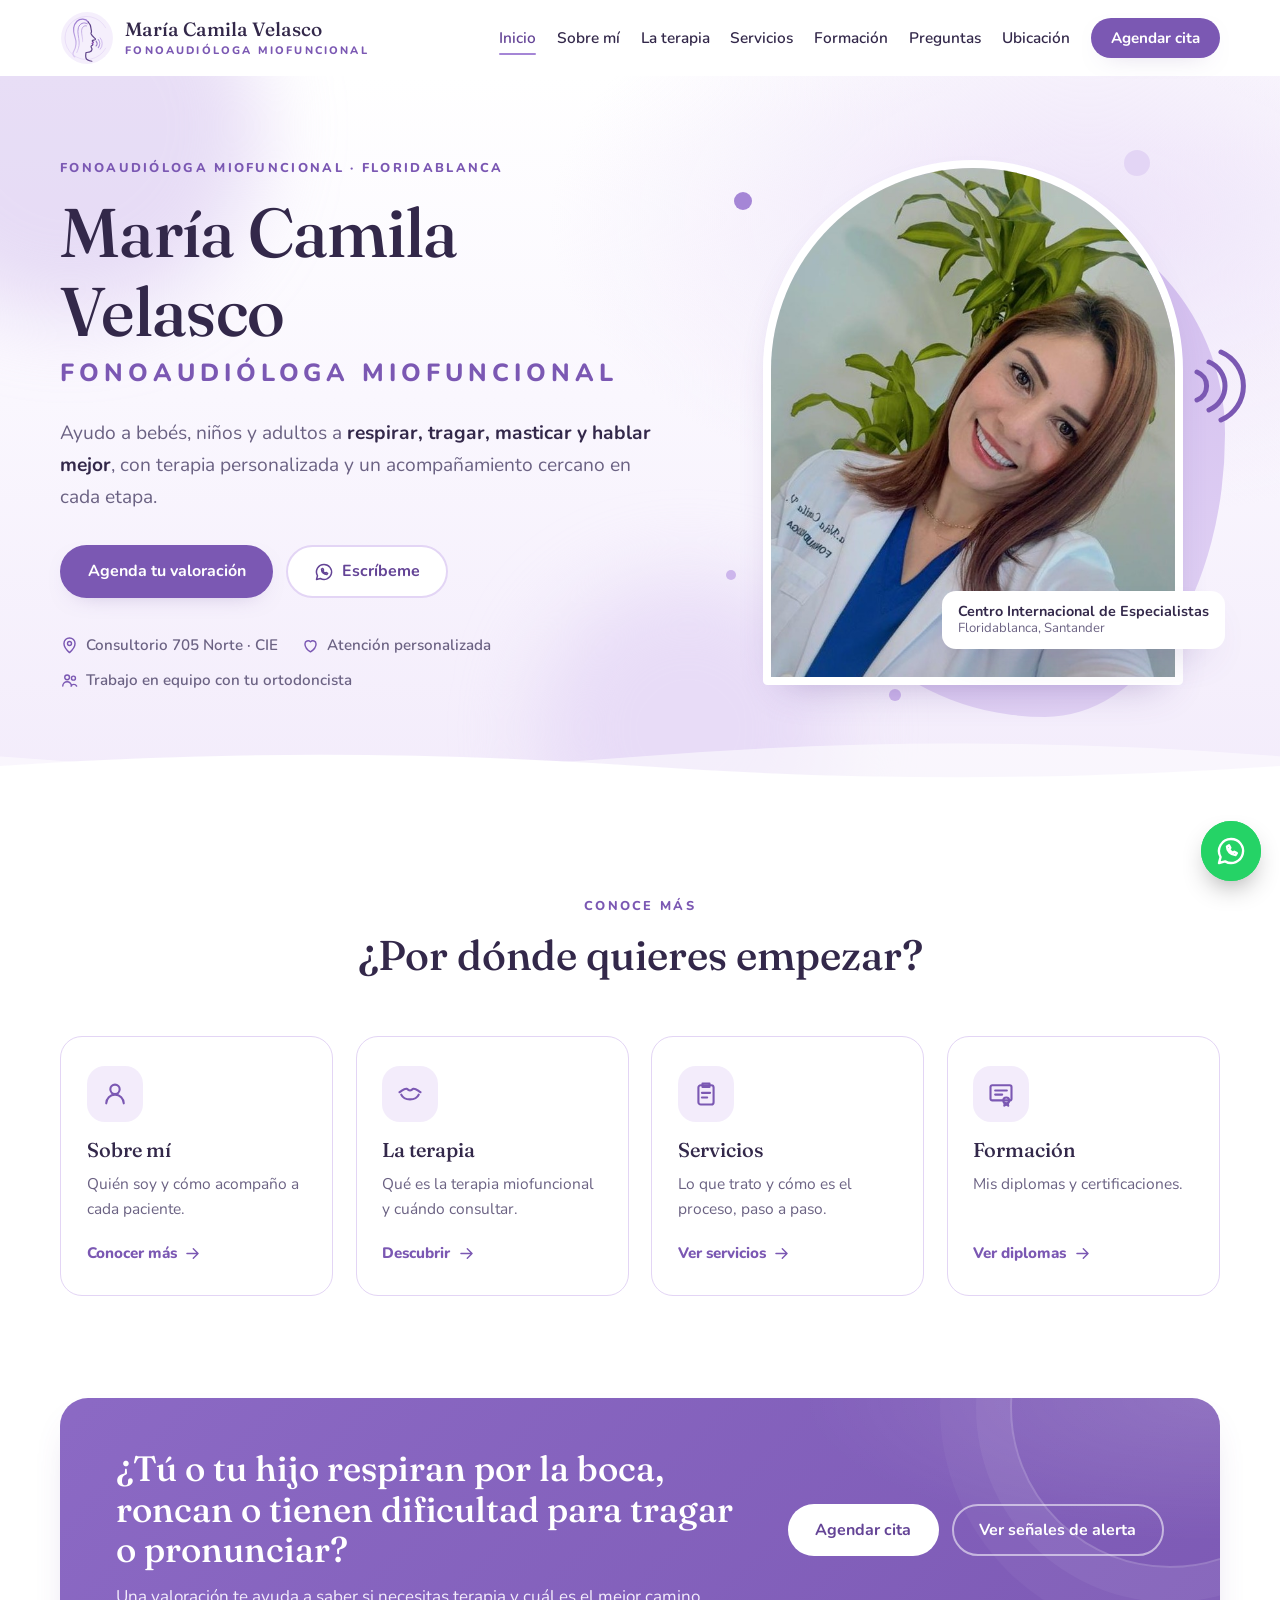
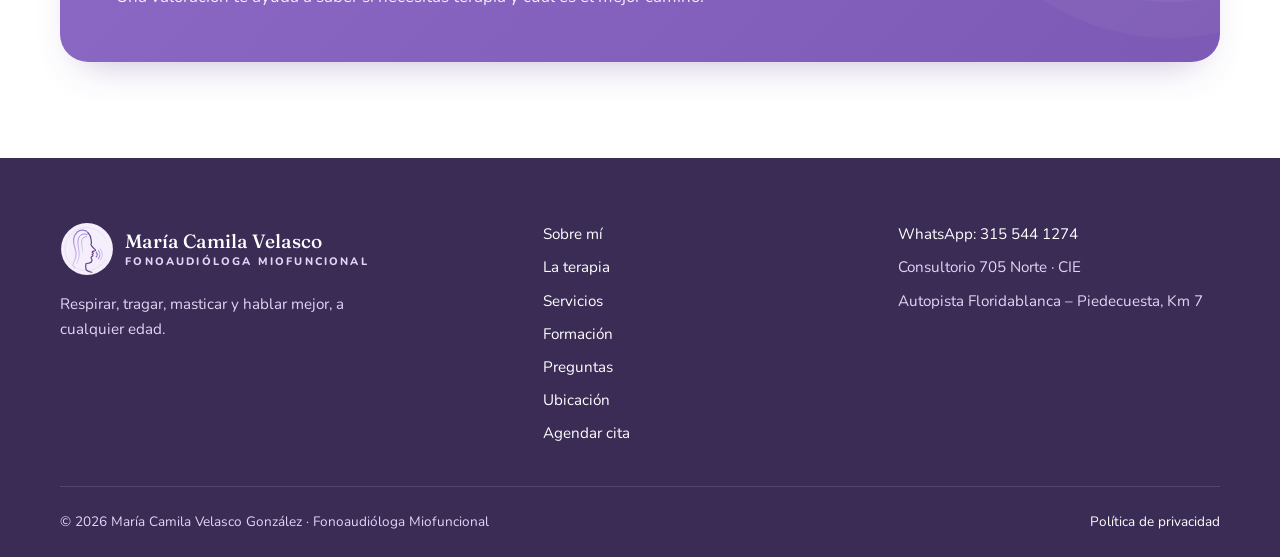
==== index.html @ 22c2a664 "Publicar sitio web de María Camila Velasco Co-Authored-By: Claude Opus 5.5 <noreply@anthropic.com>" ====
<!doctype html>
<html lang="es" class="no-js">
<head>
  <meta charset="utf-8">
  <meta name="viewport" content="width=device-width, initial-scale=1">
  <title>María Camila Velasco | Fonoaudióloga Miofuncional en Floridablanca</title>
  <meta name="description" content="Fonoaudióloga miofuncional en Floridablanca. Terapia para respiración oral, deglución atípica, frenillo lingual, ronquido y apoyo a ortodoncia. Consultorio 705 Norte, Centro Internacional de Especialistas (CIE).">
  <meta name="theme-color" content="#7B58B3">

  <!-- Vista previa al compartir el enlace (WhatsApp, Facebook). Si cambia la dirección del sitio, actualizar og:url y og:image. -->
  <meta property="og:type" content="website">
  <meta property="og:title" content="María Camila Velasco | Fonoaudióloga Miofuncional en Floridablanca">
  <meta property="og:description" content="Fonoaudióloga miofuncional en Floridablanca. Terapia para respiración oral, deglución atípica, frenillo lingual, ronquido y apoyo a ortodoncia. Consultorio 705 Norte, Centro Internacional de Especialistas (CIE).">
  <meta property="og:url" content="https://anva100.github.io/Pagina_Web_Fonoaudiologa_camila/">
  <meta property="og:image" content="https://anva100.github.io/Pagina_Web_Fonoaudiologa_camila/img/compartir.jpg">
  <meta property="og:locale" content="es_CO">

  <link rel="icon" href="img/logo-silueta.svg" type="image/svg+xml">
  <link rel="apple-touch-icon" href="img/apple-touch-icon.png">

  <link rel="preconnect" href="https://fonts.googleapis.com">
  <link rel="preconnect" href="https://fonts.gstatic.com" crossorigin>
  <link href="https://fonts.googleapis.com/css2?family=Fraunces:opsz,wght@9..144,400;9..144,500;9..144,600&family=Nunito:wght@400;500;600;700;800&display=swap" rel="stylesheet">
  <link rel="stylesheet" href="css/styles.css">
</head>
<body>

  <!-- ============ ENCABEZADO ============ -->
  <header class="header" id="header">
    <div class="container header__inner">
      <a href="index.html" class="brand" aria-label="Ir al inicio">
        <img src="img/logo-animado.svg" alt="" class="brand__icon" width="54" height="54">
        <span class="brand__text">
          <span class="brand__name">María Camila Velasco</span>
          <span class="brand__sub">Fonoaudióloga Miofuncional</span>
        </span>
      </a>

      <nav class="nav" id="nav" aria-label="Navegación principal">
        <a href="index.html" aria-current="page">Inicio</a>
        <a href="sobre-mi.html">Sobre mí</a>
        <a href="terapia.html">La terapia</a>
        <a href="servicios.html">Servicios</a>
        <a href="formacion.html">Formación</a>
        <a href="preguntas.html">Preguntas</a>
        <a href="ubicacion.html">Ubicación</a>
        <a href="agenda.html" class="btn btn--primary btn--sm">Agendar cita</a>
      </nav>

      <button class="nav-toggle" id="navToggle" aria-label="Abrir menú" aria-expanded="false" aria-controls="nav">
        <span></span><span></span><span></span>
      </button>
    </div>
  </header>

  <main>

    <!-- ============ PORTADA ============ -->
    <section class="hero">
      <div class="container hero__grid">
        <div class="hero__text">
          <p class="eyebrow">Fonoaudióloga Miofuncional · Floridablanca</p>
          <h1 class="hero__title"><span class="w"><span style="--wi:0">María</span></span> <span class="w"><span style="--wi:1">Camila</span></span> <span class="w"><span style="--wi:2">Velasco</span></span> <span class="hero__subtitle">Fonoaudióloga Miofuncional</span></h1>
          <p class="hero__lead">
            Ayudo a bebés, niños y adultos a <strong>respirar, tragar, masticar y hablar mejor</strong>,
            con terapia personalizada y un acompañamiento cercano en cada etapa.
          </p>
          <div class="hero__actions">
            <a href="agenda.html" class="btn btn--primary">Agenda tu valoración</a>
            <a href="https://wa.me/573155441274" class="btn btn--ghost" target="_blank" rel="noopener"><svg class="i" viewBox="0 0 24 24" aria-hidden="true"><path d="M12 3a9 9 0 0 0-7.8 13.5L3 21l4.6-1.2A9 9 0 1 0 12 3z"/><path d="M9 8.6c0 3.4 2.9 6.4 6.4 6.4l1-1.4-1.9-1-1 .8a5.4 5.4 0 0 1-2.8-2.8l.8-1-1-1.9z"/></svg> Escríbeme</a>
          </div>
          <ul class="hero__trust">
            <li><svg class="i" viewBox="0 0 24 24" aria-hidden="true"><path d="M12 21s7-6.2 7-11.5A7 7 0 0 0 5 9.5C5 14.8 12 21 12 21z"/><circle cx="12" cy="9.5" r="2.5"/></svg> Consultorio 705 Norte · CIE</li>
            <li><svg class="i" viewBox="0 0 24 24" aria-hidden="true"><path d="M12 20s-7-4.4-7-10a4 4 0 0 1 7-2.6A4 4 0 0 1 19 10c0 5.6-7 10-7 10z"/></svg> Atención personalizada</li>
            <li><svg class="i" viewBox="0 0 24 24" aria-hidden="true"><circle cx="9" cy="8" r="3"/><circle cx="17" cy="9" r="2.5"/><path d="M3.5 19a5.5 5.5 0 0 1 11 0M14 19a4 4 0 0 1 7 0"/></svg> Trabajo en equipo con tu ortodoncista</li>
          </ul>
        </div>

        <div class="hero__media">
          <div class="hero__blob" aria-hidden="true"></div>
          <span class="dot dot--1" aria-hidden="true"></span>
          <span class="dot dot--2" aria-hidden="true"></span>
          <span class="dot dot--3" aria-hidden="true"></span>
          <span class="dot dot--4" aria-hidden="true"></span>
          <svg class="hero__voice" viewBox="0 0 46 74" aria-hidden="true"><path d="M6 23 A 15 15 0 0 1 6 51"/><path d="M18 13 A 26 26 0 0 1 18 61"/><path d="M30 3 A 37 37 0 0 1 30 71"/></svg>
          <figure class="hero__photo">
            <img src="img/camila-consultorio.jpg" alt="María Camila Velasco, fonoaudióloga miofuncional, en su consultorio" width="624" height="1119">
          </figure>
          <div class="hero__badge hero__badge--bottom">
            <strong>Centro Internacional de Especialistas</strong>
            <span>Floridablanca, Santander</span>
          </div>
        </div>
      </div>
      <div class="waves" aria-hidden="true"><svg class="wave wave--back" viewBox="0 0 2880 80" preserveAspectRatio="none"><path d="M0 38 Q 360 70 720 38 T 1440 38 T 2160 38 T 2880 38 L2880 80 L0 80 Z"/></svg><svg class="wave wave--front" viewBox="0 0 2880 80" preserveAspectRatio="none"><path d="M0 50 Q 360 22 720 50 T 1440 50 T 2160 50 T 2880 50 L2880 80 L0 80 Z"/></svg></div>
    </section>

    <!-- ============ ACCESOS A LAS SECCIONES ============ -->
    <section class="section">
      <div class="container">
        <div class="section__head reveal">
          <p class="eyebrow">Conoce más</p>
          <h2>¿Por dónde quieres empezar?</h2>
        </div>
        <div class="shortcuts">
          <a class="shortcut reveal" href="sobre-mi.html">
            <span class="icon-circle"><svg class="i" viewBox="0 0 24 24" aria-hidden="true"><circle cx="12" cy="8" r="4"/><path d="M4.5 20a7.5 7.5 0 0 1 15 0"/></svg></span>
            <h3>Sobre mí</h3>
            <p>Quién soy y cómo acompaño a cada paciente.</p>
            <span class="shortcut__more">Conocer más <svg class="i" viewBox="0 0 24 24" aria-hidden="true"><path d="M5 12h14M13 6l6 6-6 6"/></svg></span>
          </a>
          <a class="shortcut reveal" href="terapia.html">
            <span class="icon-circle"><svg class="i" viewBox="0 0 24 24" aria-hidden="true"><path d="M3 10.5c2-1 4-3.4 6-3 1.2.3 1.7 1.5 3 1.5s1.8-1.2 3-1.5c2-.4 4 2 6 3"/><path d="M4.5 12.5c2.5 5.5 12.5 5.5 15 0"/></svg></span>
            <h3>La terapia</h3>
            <p>Qué es la terapia miofuncional y cuándo consultar.</p>
            <span class="shortcut__more">Descubrir <svg class="i" viewBox="0 0 24 24" aria-hidden="true"><path d="M5 12h14M13 6l6 6-6 6"/></svg></span>
          </a>
          <a class="shortcut reveal" href="servicios.html">
            <span class="icon-circle"><svg class="i" viewBox="0 0 24 24" aria-hidden="true"><rect x="5.5" y="4.5" width="13" height="16.5" rx="2"/><path d="M9 3h6v3H9z"/><path d="M8.5 11h7M8.5 15h4.5"/></svg></span>
            <h3>Servicios</h3>
            <p>Lo que trato y cómo es el proceso, paso a paso.</p>
            <span class="shortcut__more">Ver servicios <svg class="i" viewBox="0 0 24 24" aria-hidden="true"><path d="M5 12h14M13 6l6 6-6 6"/></svg></span>
          </a>
          <a class="shortcut reveal" href="formacion.html">
            <span class="icon-circle"><svg class="i" viewBox="0 0 24 24" aria-hidden="true"><rect x="3" y="4.5" width="18" height="13" rx="1.5"/><path d="M7 9h10M7 12.5h6"/><circle cx="16.5" cy="17.5" r="2.5"/><path d="M15.3 19.6 14.8 22l1.7-.9 1.7.9-.5-2.4"/></svg></span>
            <h3>Formación</h3>
            <p>Mis diplomas y certificaciones.</p>
            <span class="shortcut__more">Ver diplomas <svg class="i" viewBox="0 0 24 24" aria-hidden="true"><path d="M5 12h14M13 6l6 6-6 6"/></svg></span>
          </a>
        </div>
      </div>
    </section>

    <section class="cta-band">
      <div class="container">
        <div class="cta-band__box reveal">
          <div>
            <h2>¿Tú o tu hijo respiran por la boca, roncan o tienen dificultad para tragar o pronunciar?</h2>
            <p>Una valoración te ayuda a saber si necesitas terapia y cuál es el mejor camino.</p>
          </div>
          <div class="cta-band__actions">
            <a href="agenda.html" class="btn btn--white">Agendar cita</a>
            <a href="terapia.html#senales" class="btn btn--outline-light">Ver señales de alerta</a>
          </div>
        </div>
      </div>
    </section>
  </main>

  <!-- ============ PIE DE PÁGINA ============ -->
  <footer class="footer">
    <div class="container footer__grid">
      <div>
        <a href="index.html" class="brand brand--light">
          <img src="img/logo-animado.svg" alt="" class="brand__icon" width="54" height="54">
          <span class="brand__text">
            <span class="brand__name">María Camila Velasco</span>
            <span class="brand__sub">Fonoaudióloga Miofuncional</span>
          </span>
        </a>
        <p class="footer__tag">Respirar, tragar, masticar y hablar mejor, a cualquier edad.</p>
      </div>
      <nav class="footer__nav" aria-label="Enlaces del pie de página">
        <a href="sobre-mi.html">Sobre mí</a>
        <a href="terapia.html">La terapia</a>
        <a href="servicios.html">Servicios</a>
        <a href="formacion.html">Formación</a>
        <a href="preguntas.html">Preguntas</a>
        <a href="ubicacion.html">Ubicación</a>
        <a href="agenda.html">Agendar cita</a>
      </nav>
      <div class="footer__contact">
        <a href="https://wa.me/573155441274" target="_blank" rel="noopener">WhatsApp: 315 544 1274</a>
        <span>Consultorio 705 Norte · CIE</span>
        <span>Autopista Floridablanca – Piedecuesta, Km 7</span>
      </div>
    </div>
    <div class="container footer__bottom">
      <span>© <span id="year">2026</span> María Camila Velasco González · Fonoaudióloga Miofuncional</span>
      <a href="privacidad.html">Política de privacidad</a>
    </div>
  </footer>

  <!-- Botón flotante de WhatsApp -->
  <a href="https://wa.me/573155441274" class="wa-float" target="_blank" rel="noopener" aria-label="Escribir por WhatsApp">
    <span class="wa-float__tip">¿Agendamos tu cita? Escríbeme</span>
    <svg viewBox="0 0 24 24" aria-hidden="true"><path d="M12 3a9 9 0 0 0-7.8 13.5L3 21l4.6-1.2A9 9 0 1 0 12 3z"/><path d="M9 8.6c0 3.4 2.9 6.4 6.4 6.4l1-1.4-1.9-1-1 .8a5.4 5.4 0 0 1-2.8-2.8l.8-1-1-1.9z"/></svg>
  </a>

  <script src="js/main.js"></script>
</body>
</html>
---- css/styles.css ----
/* =========================================================
   María Camila Velasco · Fonoaudióloga Miofuncional
   Paleta: lila suave + blanco
   ========================================================= */

:root {
  --lila-50:  #FAF7FE;
  --lila-100: #F3ECFB;
  --lila-150: #EDE3F9;
  --lila-200: #E3D5F5;
  --lila-300: #CDB6EC;
  --lila-400: #A586D6;
  --lila-600: #7B58B3;
  --lila-700: #644496;
  --plum:     #33284A;   /* texto principal */
  --muted:    #6B6283;   /* texto secundario */
  --white:    #FFFFFF;
  --wa:       #25D366;

  --radius:   22px;
  --radius-sm: 14px;
  --shadow:   0 18px 40px -22px rgba(100, 68, 150, .45);
  --shadow-sm: 0 8px 24px -16px rgba(100, 68, 150, .5);

  --font-title: "Fraunces", Georgia, serif;
  --font-body:  "Nunito", system-ui, -apple-system, "Segoe UI", sans-serif;
  --header-h: 76px;
}

*, *::before, *::after { box-sizing: border-box; }

html { scroll-behavior: smooth; scroll-padding-top: calc(var(--header-h) + 8px); }

body {
  margin: 0;
  font-family: var(--font-body);
  font-size: 1.0625rem;
  line-height: 1.65;
  color: var(--plum);
  background: var(--white);
  -webkit-font-smoothing: antialiased;
}

img { max-width: 100%; height: auto; display: block; }
a { color: var(--lila-600); }
h1, h2, h3 { font-family: var(--font-title); font-weight: 500; line-height: 1.15; margin: 0 0 .5em; color: var(--plum); }
h2 { font-size: clamp(1.9rem, 3.4vw, 2.6rem); }
h3 { font-size: 1.25rem; }
p  { margin: 0 0 1em; }

.container { width: min(1160px, 100% - 2.5rem); margin-inline: auto; }
.container--narrow { width: min(820px, 100% - 2.5rem); }
.center { text-align: center; margin-top: 2.5rem; }

/* Iconos de línea */
.i { width: 1.25em; height: 1.25em; flex: none; fill: none; stroke: currentColor; stroke-width: 1.8; stroke-linecap: round; stroke-linejoin: round; }

/* ---------- Botones ---------- */
.btn {
  display: inline-flex; align-items: center; justify-content: center; gap: .55em;
  padding: .9em 1.6em; border-radius: 999px; border: 2px solid transparent;
  font: 700 1rem/1.2 var(--font-body); text-decoration: none; cursor: pointer;
  transition: transform .2s ease, background-color .2s ease, box-shadow .2s ease, color .2s ease;
}
.btn:hover { transform: translateY(-2px); }
.btn:focus-visible, .chip input:focus-visible + span, .shortcut:focus-visible { outline: 3px solid var(--lila-300); outline-offset: 3px; }
.btn--primary { background: var(--lila-600); color: var(--white); box-shadow: var(--shadow-sm); }
.btn--primary:hover { background: var(--lila-700); }
.btn--ghost { background: var(--white); color: var(--lila-700); border-color: var(--lila-200); }
.btn--ghost:hover { border-color: var(--lila-400); }
.btn--sm { padding: .6em 1.2em; font-size: .95rem; }
.btn--block { width: 100%; }

.link-light { color: var(--white); font-weight: 700; }

.eyebrow {
  display: inline-block; margin: 0 0 .9rem;
  font-size: .8rem; font-weight: 800; letter-spacing: .18em; text-transform: uppercase; color: var(--lila-600);
}
.eyebrow--light { color: var(--lila-200); }

/* ---------- Encabezado ---------- */
.header {
  position: sticky; top: 0; z-index: 50; height: var(--header-h);
  background: rgba(255, 255, 255, .86); backdrop-filter: saturate(1.4) blur(12px);
  transition: box-shadow .25s ease;
}
.header.is-scrolled { box-shadow: 0 6px 24px -18px rgba(51, 40, 74, .5); }
.header__inner { height: 100%; display: flex; align-items: center; justify-content: space-between; gap: 1rem; }

.brand { display: flex; align-items: center; gap: .7rem; text-decoration: none; }
.brand__icon { width: 54px; height: 54px; transition: width .3s ease, height .3s ease; }
.header.is-scrolled .brand__icon { width: 46px; height: 46px; }
.brand__text { display: flex; flex-direction: column; line-height: 1.1; }
.brand__name { font-family: var(--font-title); font-size: 1.2rem; font-weight: 500; color: var(--plum); }
.brand__sub { font-size: .68rem; font-weight: 800; letter-spacing: .2em; text-transform: uppercase; color: var(--lila-600); margin-top: .25rem; }
.brand--light .brand__name { color: var(--white); }
.brand--light .brand__sub { color: var(--lila-200); }

.nav { display: flex; align-items: center; gap: 1.3rem; }
.nav a:not(.btn) { color: var(--plum); text-decoration: none; font-weight: 600; font-size: .96rem; position: relative; white-space: nowrap; }
.nav a:not(.btn)::after {
  content: ""; position: absolute; left: 0; right: 0; bottom: -4px; height: 2px; border-radius: 2px;
  background: var(--lila-400); transform: scaleX(0); transition: transform .25s ease;
}
.nav a:not(.btn):hover::after { transform: scaleX(1); }

.nav-toggle { display: none; width: 44px; height: 44px; border: 0; border-radius: 12px; background: var(--lila-100); cursor: pointer; padding: 0; flex-direction: column; align-items: center; justify-content: center; gap: 5px; }
.nav-toggle span { width: 20px; height: 2px; border-radius: 2px; background: var(--lila-700); transition: transform .25s ease, opacity .25s ease; }
.nav-toggle[aria-expanded="true"] span:nth-child(1) { transform: translateY(7px) rotate(45deg); }
.nav-toggle[aria-expanded="true"] span:nth-child(2) { opacity: 0; }
.nav-toggle[aria-expanded="true"] span:nth-child(3) { transform: translateY(-7px) rotate(-45deg); }

/* ---------- Hero ---------- */
.hero {
  position: relative; overflow: hidden;
  background:
    radial-gradient(60% 60% at 85% 20%, var(--lila-150) 0%, transparent 70%),
    linear-gradient(180deg, var(--white) 0%, var(--lila-50) 45%, var(--lila-100) 100%);
  padding: clamp(2.5rem, 6vw, 5rem) 0 clamp(4.5rem, 8vw, 6rem);
}
.hero__grid { display: grid; grid-template-columns: 1.1fr .9fr; gap: clamp(2rem, 5vw, 4.5rem); align-items: center; }
.hero__title { font-size: clamp(2.6rem, 5.6vw, 4.3rem); font-weight: 500; letter-spacing: -.01em; margin-bottom: .45em; }
.hero__subtitle {
  display: block; margin-top: .3em;
  font-family: var(--font-body); font-size: .36em; font-weight: 800; letter-spacing: .2em; text-transform: uppercase; color: var(--lila-600);
}
.hero__lead { font-size: 1.2rem; color: var(--muted); max-width: 34em; }
.hero__lead strong { color: var(--plum); font-weight: 700; }
.hero__actions { display: flex; flex-wrap: wrap; gap: .8rem; margin: 2rem 0 2.2rem; }
.hero__trust { list-style: none; padding: 0; margin: 0; display: flex; flex-wrap: wrap; gap: .6rem 1.4rem; color: var(--muted); font-size: .95rem; font-weight: 600; }
.hero__trust li { display: flex; align-items: center; gap: .45rem; }
.hero__trust .i { color: var(--lila-600); }

.hero__media { position: relative; justify-self: center; width: min(420px, 100%); }
.hero__blob {
  position: absolute; inset: 8% -10% -6% 8%; z-index: 0;
  background: linear-gradient(160deg, var(--lila-300), var(--lila-200));
  border-radius: 46% 54% 42% 58% / 55% 45% 55% 45%;
  animation: morph 14s ease-in-out infinite alternate;
}
@keyframes morph {
  to { border-radius: 58% 42% 55% 45% / 45% 58% 42% 55%; transform: rotate(6deg); }
}
.hero__photo {
  position: relative; z-index: 1; margin: 0;
  border-radius: 999px 999px var(--radius) var(--radius); overflow: hidden;
  aspect-ratio: 4 / 5; border: 8px solid var(--white); box-shadow: var(--shadow);
}
.hero__photo img { width: 100%; height: 100%; object-fit: cover; object-position: 50% 30%; }
.hero__badge {
  position: absolute; z-index: 2; background: var(--white); border-radius: var(--radius-sm); box-shadow: var(--shadow);
  padding: .7rem 1rem; display: flex; align-items: center; gap: .6rem; font-size: .9rem;
}
.hero__badge--bottom { bottom: 7%; right: -10%; flex-direction: column; align-items: flex-start; gap: 0; line-height: 1.3; }
.hero__badge--bottom strong { color: var(--plum); font-size: .9rem; }
.hero__badge--bottom span { color: var(--muted); font-size: .82rem; }

.waves { position: absolute; left: 0; right: 0; bottom: -1px; height: 64px; overflow: hidden; pointer-events: none; z-index: 1; }
.wave { position: absolute; left: 0; bottom: 0; width: 200%; height: 100%; }
.wave--back { fill: rgba(255, 255, 255, .55); animation: waveMove 17s linear infinite; }
.wave--front { fill: var(--white); animation: waveMove 11s linear infinite reverse; }
@keyframes waveMove { to { transform: translateX(-50%); } }

/* ---------- Secciones ---------- */
.section { padding: clamp(4rem, 8vw, 6.5rem) 0; }
.section--soft { background: var(--lila-50); }
.section__head { text-align: center; max-width: 760px; margin: 0 auto clamp(2.5rem, 5vw, 3.5rem); }
.lead { font-size: 1.12rem; color: var(--muted); }

.icon-circle {
  display: inline-grid; place-items: center; width: 56px; height: 56px; border-radius: 18px;
  background: var(--lila-100); color: var(--lila-600); margin-bottom: 1rem;
}
.icon-circle .i { width: 28px; height: 28px; }

.checklist { list-style: none; padding: 0; margin: 1.2rem 0 0; display: grid; gap: .65rem; }
.checklist li { position: relative; padding-left: 2rem; }
.checklist li::before {
  content: ""; position: absolute; left: 0; top: .2em; width: 1.3rem; height: 1.3rem; border-radius: 50%;
  background: var(--lila-100) url("data:image/svg+xml,%3Csvg xmlns='http://www.w3.org/2000/svg' viewBox='0 0 24 24' fill='none' stroke='%237B58B3' stroke-width='3' stroke-linecap='round' stroke-linejoin='round'%3E%3Cpath d='M6 12.5l4 4 8-9'/%3E%3C/svg%3E") center / 70% no-repeat;
}

/* Sobre mí */
.about__grid { display: grid; grid-template-columns: .8fr 1.2fr; gap: clamp(2rem, 6vw, 5rem); align-items: center; }
.about__photo { position: relative; justify-self: center; width: min(360px, 100%); }
.about__photo::before {
  content: ""; position: absolute; inset: -14px; border-radius: 50%;
  border: 2px dashed var(--lila-300); animation: spin 40s linear infinite;
}
@keyframes spin { to { transform: rotate(360deg); } }
.about__photo img { border-radius: 50%; width: 100%; aspect-ratio: 1; object-fit: cover; box-shadow: var(--shadow); border: 8px solid var(--lila-100); }

/* La terapia: funciones */
.functions { display: grid; grid-template-columns: repeat(5, 1fr); gap: 1rem; }
.function { background: var(--white); border-radius: var(--radius); padding: 1.6rem 1.3rem; text-align: center; box-shadow: var(--shadow-sm); transition: transform .25s ease; }
.function:hover { transform: translateY(-4px); }
.function h3 { font-size: 1.15rem; margin-bottom: .35em; }
.function p { font-size: .95rem; color: var(--muted); margin: 0; }

/* Señales */
.signals { display: grid; grid-template-columns: repeat(3, 1fr); gap: 1.4rem; align-items: start; }
.signal-card { border: 1.5px solid var(--lila-200); border-radius: var(--radius); padding: 1.8rem; background: var(--white); }
.signal-card .checklist { margin-top: .4rem; font-size: .98rem; }
.tag { display: inline-block; padding: .3em .9em; border-radius: 999px; background: var(--lila-100); color: var(--lila-700); font-family: var(--font-body); font-weight: 800; font-size: .95rem; }

/* Servicios */
.services { display: grid; grid-template-columns: repeat(3, 1fr); gap: 1.4rem; }
.service { background: var(--white); border-radius: var(--radius); padding: 2rem 1.8rem; box-shadow: var(--shadow-sm); transition: transform .25s ease, box-shadow .25s ease; }
.service:hover { transform: translateY(-4px); box-shadow: var(--shadow); }
.service p { color: var(--muted); margin: 0; font-size: .98rem; }

/* Proceso */
.steps { list-style: none; padding: 0; margin: 0; display: grid; grid-template-columns: repeat(4, 1fr); gap: 1.6rem; counter-reset: step; position: relative; }
.steps::before { content: ""; position: absolute; top: 28px; left: 12%; right: 12%; border-top: 2px dashed var(--lila-300); }
.step { text-align: center; position: relative; }
.step__num {
  display: inline-grid; place-items: center; width: 56px; height: 56px; border-radius: 50%;
  background: var(--lila-600); color: var(--white); font-family: var(--font-title); font-size: 1.4rem;
  box-shadow: 0 0 0 8px var(--white), var(--shadow-sm); margin-bottom: 1.1rem; position: relative;
}
.step p { color: var(--muted); font-size: .98rem; margin: 0; }

/* Diplomas */
.diplomas { display: grid; grid-template-columns: repeat(auto-fit, minmax(240px, 1fr)); gap: 1.4rem; }
.diploma { margin: 0; background: var(--white); border-radius: var(--radius); padding: .8rem; box-shadow: var(--shadow-sm); cursor: zoom-in; transition: transform .25s ease; }
.diploma:hover { transform: translateY(-4px); }
.diploma__img { width: 100%; aspect-ratio: 4 / 3; object-fit: cover; border-radius: var(--radius-sm); background: var(--lila-100); }
.diploma figcaption { padding: .9rem .5rem .4rem; display: flex; flex-direction: column; line-height: 1.35; }
.diploma figcaption strong { font-family: var(--font-title); font-weight: 500; font-size: 1.08rem; }
.diploma figcaption span { color: var(--muted); font-size: .9rem; }
.diploma--placeholder { cursor: default; }
.soon { max-width: 640px; margin: 0 auto; text-align: center; padding: clamp(2rem, 5vw, 3rem); border: 2px dashed var(--lila-300); border-radius: var(--radius); background: var(--lila-50); }
.soon .icon-circle { width: 72px; height: 72px; border-radius: 50%; }
.soon .icon-circle .i { width: 36px; height: 36px; }
.soon p { color: var(--muted); margin-bottom: 1.5rem; }
.diploma--placeholder .diploma__img { display: grid; place-items: center; color: var(--lila-400); border: 2px dashed var(--lila-300); }
.diploma--placeholder .diploma__img .i { width: 56px; height: 56px; stroke-width: 1.3; }

/* Agenda */
.agenda {
  background:
    radial-gradient(50% 70% at 0% 0%, rgba(255, 255, 255, .12) 0%, transparent 60%),
    linear-gradient(140deg, #8D6BC6 0%, var(--lila-600) 50%, var(--lila-700) 100%);
  color: var(--white);
}
.agenda__grid { display: grid; grid-template-columns: .9fr 1.1fr; gap: clamp(2rem, 6vw, 5rem); align-items: start; }
.agenda h2 { color: var(--white); }
.agenda__info p { color: var(--lila-100); font-size: 1.1rem; }
.contact-list { list-style: none; padding: 0; margin: 2rem 0 0; display: grid; gap: 1rem; }
.contact-list li { display: flex; gap: .8rem; align-items: flex-start; color: var(--lila-100); }
.contact-list .i { width: 1.4em; height: 1.4em; color: var(--white); margin-top: .1em; }
.contact-list a { color: var(--white); font-weight: 700; font-size: 1.15rem; text-decoration: none; }

.form { background: var(--white); color: var(--plum); border-radius: var(--radius); padding: clamp(1.5rem, 4vw, 2.4rem); box-shadow: 0 30px 60px -30px rgba(30, 15, 60, .55); display: grid; gap: 1.1rem; }
.form__row { display: grid; grid-template-columns: 1fr 1fr; gap: 1.1rem; }
.form__row > [hidden] { display: none; }
.field { display: grid; gap: .4rem; margin: 0; padding: 0; border: 0; min-width: 0; }
.field > span, .field legend { font-weight: 700; font-size: .92rem; padding: 0; margin-bottom: .4rem; }
fieldset.field legend { margin-bottom: .5rem; }
.field input, .field select, .field textarea {
  width: 100%; font: inherit; font-size: 1rem; color: var(--plum);
  padding: .8rem 1rem; border: 1.5px solid var(--lila-200); border-radius: 12px; background: var(--lila-50);
  transition: border-color .2s ease, box-shadow .2s ease, background-color .2s ease;
}
.field textarea { resize: vertical; }
.field input:focus, .field select:focus, .field textarea:focus { outline: none; border-color: var(--lila-400); background: var(--white); box-shadow: 0 0 0 4px var(--lila-100); }
.field .is-invalid { border-color: #C2416B; background: #FFF6F9; }

.chips { display: flex; flex-wrap: wrap; gap: .5rem; }
.chip { position: relative; cursor: pointer; }
.chip input { position: absolute; opacity: 0; pointer-events: none; }
.chip span { display: inline-block; padding: .55em 1.1em; border-radius: 999px; border: 1.5px solid var(--lila-200); background: var(--lila-50); font-weight: 600; font-size: .95rem; transition: all .2s ease; }
.chip input:checked + span { background: var(--lila-600); border-color: var(--lila-600); color: var(--white); }

.consent { display: flex; gap: .7rem; align-items: flex-start; font-size: .9rem; color: var(--muted); }
.consent input { width: 1.2rem; height: 1.2rem; margin-top: .2rem; accent-color: var(--lila-600); flex: none; }
.form__error { margin: 0; padding: .7rem 1rem; border-radius: 12px; background: #FFF0F5; color: #A3204F; font-weight: 600; font-size: .92rem; }

/* FAQ */
.faq { display: grid; gap: .8rem; }
.faq details { border: 1.5px solid var(--lila-200); border-radius: var(--radius-sm); padding: 0 1.4rem; background: var(--white); transition: background-color .2s ease; }
.faq details[open] { background: var(--lila-50); }
.faq summary { cursor: pointer; list-style: none; padding: 1.15rem 2rem 1.15rem 0; font-weight: 700; position: relative; }
.faq summary::-webkit-details-marker { display: none; }
.faq summary::after { content: "+"; position: absolute; right: 0; top: 50%; transform: translateY(-50%); font-size: 1.5rem; font-weight: 400; color: var(--lila-600); transition: transform .25s ease; }
.faq details[open] summary::after { transform: translateY(-50%) rotate(45deg); }
.faq details p { color: var(--muted); padding-bottom: 1.1rem; margin: 0; }

/* Ubicación */
.location { display: grid; grid-template-columns: 1.5fr 1fr; gap: 1.4rem; }
.location__map { border-radius: var(--radius); overflow: hidden; box-shadow: var(--shadow-sm); min-height: 380px; background: var(--lila-100); }
.location__map iframe { width: 100%; height: 100%; min-height: 380px; border: 0; display: block; }
.location__card { background: var(--white); border-radius: var(--radius); padding: 2rem; box-shadow: var(--shadow-sm); display: flex; flex-direction: column; gap: .2rem; }
.location__card img { margin-bottom: 1rem; }
.location__card h3 { margin-bottom: .2em; }
.location__room { font-weight: 800; color: var(--lila-600); font-size: 1.1rem; margin-bottom: .6em; }
.location__card p { color: var(--muted); }
.location__card .btn { margin-top: .5rem; }
.contact-list--dark { margin: .4rem 0 1rem; gap: .7rem; }
.contact-list--dark li { color: var(--muted); }
.contact-list--dark .i { color: var(--lila-600); }
.contact-list--dark a { color: var(--lila-700); font-size: 1rem; }

/* Pie de página */
.footer { background: #3A2C55; color: var(--lila-200); padding: 4rem 0 1.5rem; font-size: .95rem; }
.footer__grid { display: grid; grid-template-columns: 1.4fr 1fr 1fr; gap: 2rem; padding-bottom: 2.5rem; border-bottom: 1px solid rgba(255, 255, 255, .12); }
.footer__tag { margin-top: 1rem; max-width: 22em; }
.footer__nav, .footer__contact { display: grid; gap: .5rem; align-content: start; }
.footer a { color: var(--white); text-decoration: none; }
.footer a:hover { text-decoration: underline; }
.footer__bottom { display: flex; flex-wrap: wrap; justify-content: space-between; gap: 1rem; padding-top: 1.5rem; font-size: .85rem; }

/* Botón flotante WhatsApp */
.wa-float {
  position: fixed; right: 1.2rem; bottom: 1.2rem; z-index: 60; width: 60px; height: 60px; border-radius: 50%;
  background: var(--wa); display: grid; place-items: center; box-shadow: 0 12px 28px -10px rgba(0, 0, 0, .45);
  transition: transform .2s ease;
}
.wa-float:hover { transform: scale(1.08); }
.wa-float svg { width: 32px; height: 32px; fill: none; stroke: var(--white); stroke-width: 1.8; stroke-linecap: round; stroke-linejoin: round; }

/* Visor y modal */
dialog { border: 0; padding: 0; }
dialog::backdrop { background: rgba(35, 25, 55, .7); backdrop-filter: blur(3px); }
.lightbox { background: transparent; max-width: min(1000px, 94vw); max-height: 92vh; overflow: visible; }
.lightbox img { max-width: 100%; max-height: 80vh; border-radius: var(--radius-sm); margin: auto; }
.lightbox p { color: var(--white); text-align: center; margin: .8rem 0 0; font-weight: 600; }
.lightbox__close { position: absolute; top: -18px; right: -18px; width: 44px; height: 44px; border-radius: 50%; border: 0; background: var(--white); color: var(--plum); font-size: 1.6rem; line-height: 1; cursor: pointer; box-shadow: var(--shadow-sm); }
/* ---------- Páginas internas ---------- */
.nav a[aria-current="page"]:not(.btn) { color: var(--lila-700); }
.nav a[aria-current="page"]:not(.btn)::after { transform: scaleX(1); }

.page-hero {
  position: relative; overflow: hidden; text-align: center;
  background:
    radial-gradient(50% 80% at 85% 10%, var(--lila-150) 0%, transparent 70%),
    radial-gradient(40% 70% at 10% 90%, var(--lila-150) 0%, transparent 70%),
    linear-gradient(180deg, var(--lila-50) 0%, var(--lila-100) 100%);
  padding: clamp(2.5rem, 6vw, 4.5rem) 0 clamp(4.5rem, 8vw, 6rem);
}
.page-hero h1 { font-size: clamp(2.2rem, 4.6vw, 3.4rem); max-width: 18em; margin-inline: auto; }
.page-hero .lead { max-width: 44rem; margin: 0 auto; }
.crumbs { display: flex; justify-content: center; gap: .5rem; font-size: .88rem; color: var(--muted); margin-bottom: 1.4rem; }
.crumbs a { color: var(--lila-600); text-decoration: none; font-weight: 700; }
.crumbs a:hover { text-decoration: underline; }

.page-hero + .section { padding-top: clamp(2rem, 4vw, 3.5rem); }
.section__head--sm { margin-bottom: 2rem; }
.section__head--sm h2 { font-size: clamp(1.5rem, 2.6vw, 1.9rem); }
.section--soft .step__num { box-shadow: 0 0 0 8px var(--lila-50), var(--shadow-sm); }
.note { text-align: center; color: var(--muted); margin-bottom: 2rem; }
.about__actions { display: flex; flex-wrap: wrap; gap: .8rem; margin-top: 1.8rem; }

/* Valores (Sobre mí) */
.values { display: grid; grid-template-columns: repeat(3, 1fr); gap: 1.4rem; }
.value { background: var(--white); border-radius: var(--radius); padding: 2rem 1.8rem; box-shadow: var(--shadow-sm); }
.value p { color: var(--muted); margin: 0; font-size: .98rem; }

/* Accesos directos (Inicio) */
.shortcuts { display: grid; grid-template-columns: repeat(4, 1fr); gap: 1.4rem; }
.shortcut {
  display: flex; flex-direction: column; text-decoration: none; color: inherit;
  background: var(--white); border: 1.5px solid var(--lila-200); border-radius: var(--radius); padding: 1.8rem 1.6rem;
  transition: transform .25s ease, box-shadow .25s ease, border-color .25s ease;
}
.shortcut:hover { transform: translateY(-4px); box-shadow: var(--shadow); border-color: var(--lila-300); }
.shortcut p { color: var(--muted); font-size: .97rem; margin-bottom: 1.2rem; }
.shortcut__more { margin-top: auto; display: inline-flex; align-items: center; gap: .4rem; font-weight: 800; color: var(--lila-600); font-size: .95rem; }
.shortcut__more .i { transition: transform .25s ease; }
.shortcut:hover .shortcut__more .i { transform: translateX(4px); }

/* Llamado a la acción al final de cada página */
.cta-band { padding: 0 0 clamp(4rem, 8vw, 6rem); }
.section--soft + .cta-band { background: var(--lila-50); }
.cta-band__box {
  border-radius: calc(var(--radius) + 6px); padding: clamp(2rem, 5vw, 3.2rem) clamp(1.5rem, 5vw, 3.5rem);
  background:
    radial-gradient(60% 90% at 100% 0%, rgba(255, 255, 255, .14) 0%, transparent 60%),
    linear-gradient(135deg, #8D6BC6 0%, var(--lila-600) 55%, var(--lila-700) 100%);
  color: var(--white); display: grid; grid-template-columns: 1.4fr auto; gap: 1.5rem 3rem; align-items: center;
  box-shadow: var(--shadow);
}
.cta-band__box h2 { color: var(--white); font-size: clamp(1.6rem, 3vw, 2.2rem); margin-bottom: .35em; }
.cta-band__box p { color: var(--lila-100); margin: 0; }
.cta-band__actions { display: flex; flex-wrap: wrap; gap: .8rem; }
.btn--white { background: var(--white); color: var(--lila-700); }
.btn--white:hover { background: var(--lila-100); }
.btn--outline-light { color: var(--white); border-color: rgba(255, 255, 255, .55); background: transparent; }
.btn--outline-light:hover { border-color: var(--white); }

/* Página de agenda */
.agenda--page { padding-top: clamp(3rem, 6vw, 5rem); }
.agenda--page h1 { color: var(--white); font-size: clamp(2.2rem, 4.6vw, 3.2rem); }
.agenda--page .crumbs { justify-content: flex-start; color: var(--lila-200); }
.agenda--page .crumbs a { color: var(--white); }

/* Texto legal */
.legal h2 { font-size: 1.4rem; margin-top: 2rem; }
.legal p, .legal li { color: var(--muted); }
.legal ul { padding-left: 1.2rem; }


/* =========================================================
   ANIMACIONES
   ========================================================= */

/* Transición suave entre páginas (Chrome, Edge, Safari recientes) */
@view-transition { navigation: auto; }
::view-transition-old(root), ::view-transition-new(root) { animation-duration: .35s; }
body { animation: pageIn .5s ease backwards; }
@keyframes pageIn { from { opacity: 0; } }

/* Barra de progreso de lectura */
.progress {
  position: fixed; top: 0; left: 0; right: 0; height: 3px; z-index: 80; pointer-events: none;
  background: linear-gradient(90deg, var(--lila-400), var(--lila-600));
  transform-origin: 0 50%; transform: scaleX(var(--p, 0));
}

/* Encabezado entra desde arriba */
.header { animation: headerIn .7s cubic-bezier(.2, .7, .2, 1) backwards; }
@keyframes headerIn { from { transform: translateY(-100%); opacity: 0; } }

/* Entradas generales */
@keyframes riseIn { from { opacity: 0; transform: translateY(26px); } }
@keyframes photoIn { from { opacity: 0; transform: translateY(30px) scale(.94); } }
@keyframes floatY { 50% { transform: translateY(-14px); } }
@keyframes floatSoft { 50% { transform: translateY(-8px); } }

/* Título palabra por palabra */
.w { display: inline-block; overflow: hidden; vertical-align: top; padding-bottom: .14em; margin-bottom: -.14em; }
.w > span { display: inline-block; animation: wordUp .9s cubic-bezier(.2, .7, .2, 1) backwards; animation-delay: calc(.2s + var(--wi, 0) * .09s); }
@keyframes wordUp { from { transform: translateY(110%); opacity: 0; } }

/* ---------- Portada ---------- */
.hero > .container, .page-hero > .container { position: relative; z-index: 2; }
.hero::before, .hero::after, .page-hero::before, .page-hero::after {
  content: ""; position: absolute; border-radius: 50%; filter: blur(40px); z-index: 0; pointer-events: none;
}
.hero::before, .page-hero::before { width: 380px; height: 380px; top: -140px; left: -120px; background: rgba(205, 182, 236, .45); animation: drift 18s ease-in-out infinite alternate; }
.hero::after, .page-hero::after { width: 300px; height: 300px; bottom: -90px; left: 42%; background: rgba(227, 213, 245, .7); animation: drift 22s ease-in-out infinite alternate-reverse; }
@keyframes drift { to { transform: translate(70px, 40px) scale(1.15); } }

.hero__text > * { animation: riseIn .9s cubic-bezier(.2, .7, .2, 1) backwards; }
.hero__text > :nth-child(1) { animation-delay: .1s; }
.hero__text > :nth-child(2) { animation: none; }
.hero__text > :nth-child(3) { animation-delay: .6s; }
.hero__text > :nth-child(4) { animation-delay: .75s; }
.hero__text > :nth-child(5) { animation-delay: .9s; }
.hero__subtitle { animation: riseIn .8s cubic-bezier(.2, .7, .2, 1) .5s backwards; }

.hero__media { animation: photoIn 1.1s cubic-bezier(.2, .7, .2, 1) .3s backwards; transition: translate .6s cubic-bezier(.2, .7, .2, 1); }
.hero__photo { animation: floatSoft 7s ease-in-out infinite; }
.hero__badge--bottom { animation: floatSoft 6s ease-in-out -2s infinite; }

.dot { position: absolute; border-radius: 50%; z-index: 0; animation: floatY 6s ease-in-out infinite; pointer-events: none; }
.dot--1 { width: 18px; height: 18px; top: 6%; left: -7%; background: var(--lila-400); }
.dot--2 { width: 10px; height: 10px; bottom: 20%; left: -9%; background: var(--lila-300); animation-delay: -2s; }
.dot--3 { width: 26px; height: 26px; top: -2%; right: 8%; background: var(--lila-200); animation-delay: -4s; }
.dot--4 { width: 12px; height: 12px; bottom: -3%; left: 30%; background: var(--lila-300); animation-delay: -1s; }

/* Ondas de voz junto a la boca, como en el logo */
.hero__voice {
  position: absolute; z-index: 2; top: 36%; right: -54px; width: 46px; height: 74px;
  fill: none; stroke: var(--lila-600); stroke-width: 5; stroke-linecap: round; overflow: visible;
}
.hero__voice path { animation: voice 2.4s ease-in-out infinite; }
.hero__voice path:nth-child(2) { animation-delay: .25s; }
.hero__voice path:nth-child(3) { animation-delay: .5s; }
@keyframes voice { 0%, 100% { opacity: .15; transform: translateX(-3px); } 40% { opacity: 1; transform: none; } }

/* Encabezado de páginas internas */
.page-hero .container > * { animation: riseIn .8s cubic-bezier(.2, .7, .2, 1) backwards; }
.page-hero .container > :nth-child(1) { animation-delay: .05s; }
.page-hero .container > :nth-child(2) { animation-delay: .12s; }
.page-hero .container > :nth-child(3) { animation: none; }
.page-hero .container > :nth-child(4) { animation-delay: .5s; }

/* ---------- Aparición al bajar ---------- */
.reveal {
  opacity: 0; transform: translateY(28px);
  transition: opacity .8s cubic-bezier(.2, .7, .2, 1), transform .8s cubic-bezier(.2, .7, .2, 1);
  transition-delay: var(--d, 0s);
}
.reveal--left { transform: translateX(-44px); }
.reveal--right { transform: translateX(44px); }
.reveal--zoom { transform: scale(.92); }
.reveal.is-visible { opacity: 1; transform: none; }
.no-js .reveal { opacity: 1; transform: none; }

/* Listas de señales: cada punto entra en cascada */
.signal-card .checklist li {
  opacity: 0; transform: translateX(-12px);
  transition: opacity .5s ease, transform .5s ease;
  transition-delay: calc(var(--d, 0s) + .3s + var(--li, 0) * .08s);
}
.signal-card.is-visible .checklist li, .signal-card:not(.reveal) .checklist li, .no-js .signal-card .checklist li { opacity: 1; transform: none; }

/* Proceso: la línea se dibuja y los números aparecen con rebote */
.steps::before { transform: scaleX(0); transform-origin: left; transition: transform 1.6s cubic-bezier(.6, .1, .2, 1) .3s; }
.steps.is-visible::before, .no-js .steps::before { transform: scaleX(1); }
.step .step__num { transform: scale(0); transition: transform .6s cubic-bezier(.3, 1.6, .5, 1); transition-delay: calc(var(--d, 0s) + .25s); }
.step.is-visible .step__num, .step:not(.reveal) .step__num, .no-js .step .step__num { transform: scale(1); }

/* ---------- Interacciones ---------- */
.icon-circle { transition: transform .4s cubic-bezier(.3, 1.5, .5, 1), background-color .3s ease, color .3s ease; }
.value, .signal-card { transition: transform .3s ease, box-shadow .3s ease, border-color .3s ease; }

@media (hover: hover) {
  .service:hover .icon-circle, .value:hover .icon-circle, .function:hover .icon-circle, .shortcut:hover .icon-circle {
    background: var(--lila-600); color: var(--white); transform: rotate(-8deg) scale(1.08);
  }
  .value:hover { transform: translateY(-4px); box-shadow: var(--shadow); }
  .signal-card:hover { transform: translateY(-4px); box-shadow: var(--shadow-sm); border-color: var(--lila-300); }
  .about__photo:hover img { transform: scale(1.03); }
  .location__map:hover { box-shadow: var(--shadow); }
}
.about__photo img { transition: transform .5s ease; }

/* Destello en los botones */
.btn { position: relative; overflow: hidden; }
.btn:active { transform: scale(.97); }
.btn--primary::after, .btn--white::after {
  content: ""; position: absolute; top: 0; bottom: 0; left: -60%; width: 45%; pointer-events: none;
  background: linear-gradient(100deg, transparent, rgba(255, 255, 255, .45), transparent);
  transform: skewX(-20deg); transition: left .7s ease;
}
.btn--primary:hover::after, .btn--white:hover::after { left: 125%; }
.hero__actions .btn--primary::after { animation: shine 5s ease-in-out 2.2s infinite; }
@keyframes shine { 0% { left: -60%; } 18%, 100% { left: 125%; } }

/* Bloque de llamado a la acción: degradado en movimiento y anillos */
.cta-band__box, .agenda { position: relative; overflow: hidden; }
.cta-band__box { background-size: 100% 100%, 220% 220%; background-position: 0 0, 0% 50%; animation: gradientShift 12s ease-in-out infinite; }
@keyframes gradientShift { 50% { background-position: 0 0, 100% 50%; } }
.cta-band__box::before, .agenda::before {
  content: ""; position: absolute; width: 320px; height: 320px; right: -110px; top: -150px; border-radius: 50%; pointer-events: none;
  border: 2px solid rgba(255, 255, 255, .2);
  box-shadow: 0 0 0 34px rgba(255, 255, 255, .05), 0 0 0 70px rgba(255, 255, 255, .035);
  animation: ringPulse 7s ease-in-out infinite;
}
.agenda::before { right: auto; left: -140px; top: auto; bottom: -160px; }
.cta-band__box > *, .agenda > .container { position: relative; z-index: 1; }
@keyframes ringPulse { 50% { transform: scale(1.12) rotate(8deg); } }

/* Botón flotante de WhatsApp: latido y mensaje */
.wa-float { animation: popIn .6s cubic-bezier(.3, 1.6, .5, 1) 1.2s backwards; }
@keyframes popIn { from { transform: scale(0); opacity: 0; } }
.wa-float::before {
  content: ""; position: absolute; inset: 0; border-radius: 50%; background: var(--wa); z-index: -1;
  animation: ping 2.8s cubic-bezier(0, 0, .2, 1) 2s infinite;
}
@keyframes ping { 0% { transform: scale(1); opacity: .5; } 80%, 100% { transform: scale(1.75); opacity: 0; } }
.wa-float__tip {
  position: absolute; right: calc(100% + 14px); top: 50%; transform: translate(10px, -50%);
  white-space: nowrap; background: var(--white); color: var(--plum); font-weight: 700; font-size: .9rem;
  padding: .55rem .95rem; border-radius: 12px; border: 1.5px solid var(--lila-200); box-shadow: var(--shadow); opacity: 0; pointer-events: none;
  transition: opacity .35s ease, transform .35s ease;
}
.wa-float:hover .wa-float__tip, .wa-float.show-tip .wa-float__tip { opacity: 1; transform: translate(0, -50%); }

/* Mensaje de confirmación del formulario */
.form__ok {
  margin: 0; padding: .9rem 1rem; border-radius: 12px; background: #EEFBF3; color: #1E7A46;
  font-weight: 700; font-size: .95rem; display: flex; gap: .7rem; align-items: center; animation: riseIn .5s ease both;
}
.form__ok[hidden] { display: none; }
.form__ok svg { width: 28px; height: 28px; flex: none; fill: none; stroke: currentColor; stroke-width: 2; stroke-linecap: round; stroke-linejoin: round; }
.form__ok svg path { stroke-dasharray: 20; stroke-dashoffset: 20; animation: draw .6s ease .25s forwards; }
@keyframes draw { to { stroke-dashoffset: 0; } }

/* Campos del formulario: la etiqueta se ilumina al escribir */
.field > span, .field legend { transition: color .2s ease; }
.field:focus-within > span, .field:focus-within > legend { color: var(--lila-600); }
.chip span:hover { border-color: var(--lila-400); }

/* ---------- Responsive ---------- */
@media (max-width: 1080px) {
  .functions { grid-template-columns: repeat(3, 1fr); }
  .hero__badge--bottom { right: -4%; }
}

@media (max-width: 1200px) and (min-width: 961px) {
  .hero__media { width: min(360px, 82%); }
}

@media (max-width: 1200px) {
  .nav-toggle { display: flex; }
  .nav {
    position: absolute; inset: 100% 0 auto 0; flex-direction: column; align-items: stretch; gap: 0;
    background: var(--white); padding: .5rem 1.25rem 1.5rem; box-shadow: 0 20px 30px -20px rgba(51, 40, 74, .4);
    transform: translateY(-120%); visibility: hidden; transition: transform .3s ease, visibility .3s;
    max-height: calc(100vh - var(--header-h)); overflow-y: auto;
  }
  .nav.is-open { transform: none; visibility: visible; }
  .nav a:not(.btn) { padding: .85rem 0; border-bottom: 1px solid var(--lila-100); }
  .nav a:not(.btn)::after { display: none; }
  .nav a[aria-current="page"]:not(.btn) { font-weight: 800; }
  .nav .btn { margin-top: 1rem; }
  .shortcuts { grid-template-columns: repeat(2, 1fr); }
}

@media (max-width: 960px) {
  .cta-band__box { grid-template-columns: 1fr; text-align: center; }
  .cta-band__actions { justify-content: center; }
  .values { grid-template-columns: 1fr; max-width: 34rem; margin-inline: auto; }
  .about__actions { justify-content: center; }
  .agenda--page .crumbs { justify-content: center; }
  .agenda__info { text-align: center; }
  .contact-list { text-align: left; max-width: 26rem; margin-inline: auto; }

  .hero__grid, .about__grid, .agenda__grid, .location { grid-template-columns: 1fr; }
  .hero__text { text-align: center; }
  .hero__lead { margin-inline: auto; }
  .hero__actions, .hero__trust { justify-content: center; }
  .hero__media { width: min(360px, 85%); margin-top: 1rem; }
  .about__text { text-align: center; }
  .about__text .checklist { text-align: left; max-width: 30rem; margin-inline: auto; }
  .signals, .services { grid-template-columns: 1fr 1fr; }
  .steps { grid-template-columns: 1fr 1fr; row-gap: 2.5rem; }
  .steps::before { display: none; }
  .footer__grid { grid-template-columns: 1fr 1fr; }
  .footer__grid > :first-child { grid-column: 1 / -1; }
}

@media (max-width: 640px) {
  body { font-size: 1rem; }
  .brand__name { font-size: 1.05rem; }
  .brand__sub { font-size: .6rem; letter-spacing: .14em; }
  .brand__icon { width: 46px; height: 46px; }
  .functions { grid-template-columns: 1fr 1fr; }
  .functions .function:last-child { grid-column: 1 / -1; }
  .signals, .services, .form__row { grid-template-columns: 1fr; }
  .hero__badge { font-size: .8rem; padding: .55rem .8rem; }
  .hero__badge--bottom { right: -8%; }
  .hero__badge--bottom strong { font-size: .8rem; }
  .hero__actions .btn, .cta-band__actions .btn { flex: 1 1 100%; }
  .shortcuts { grid-template-columns: 1fr; }
  .footer__grid { grid-template-columns: 1fr; }
  .wa-float { width: 54px; height: 54px; }
  .wa-float__tip { display: none; }
  .hero__voice { width: 30px; height: 50px; right: -34px; stroke-width: 6; }
  .dot--1 { left: -4%; }
  .dot--2 { left: -5%; }
}

@media (max-width: 480px) {
  .steps { grid-template-columns: 1fr; row-gap: 2rem; }
}

@media (prefers-reduced-motion: reduce) {
  html { scroll-behavior: auto; }
  *, *::before, *::after { animation: none !important; transition: none !important; }
  .reveal, .signal-card .checklist li { opacity: 1; transform: none; }
  .steps::before, .step .step__num { transform: none; }
  ::view-transition-group(*), ::view-transition-old(*), ::view-transition-new(*) { animation: none !important; }
}
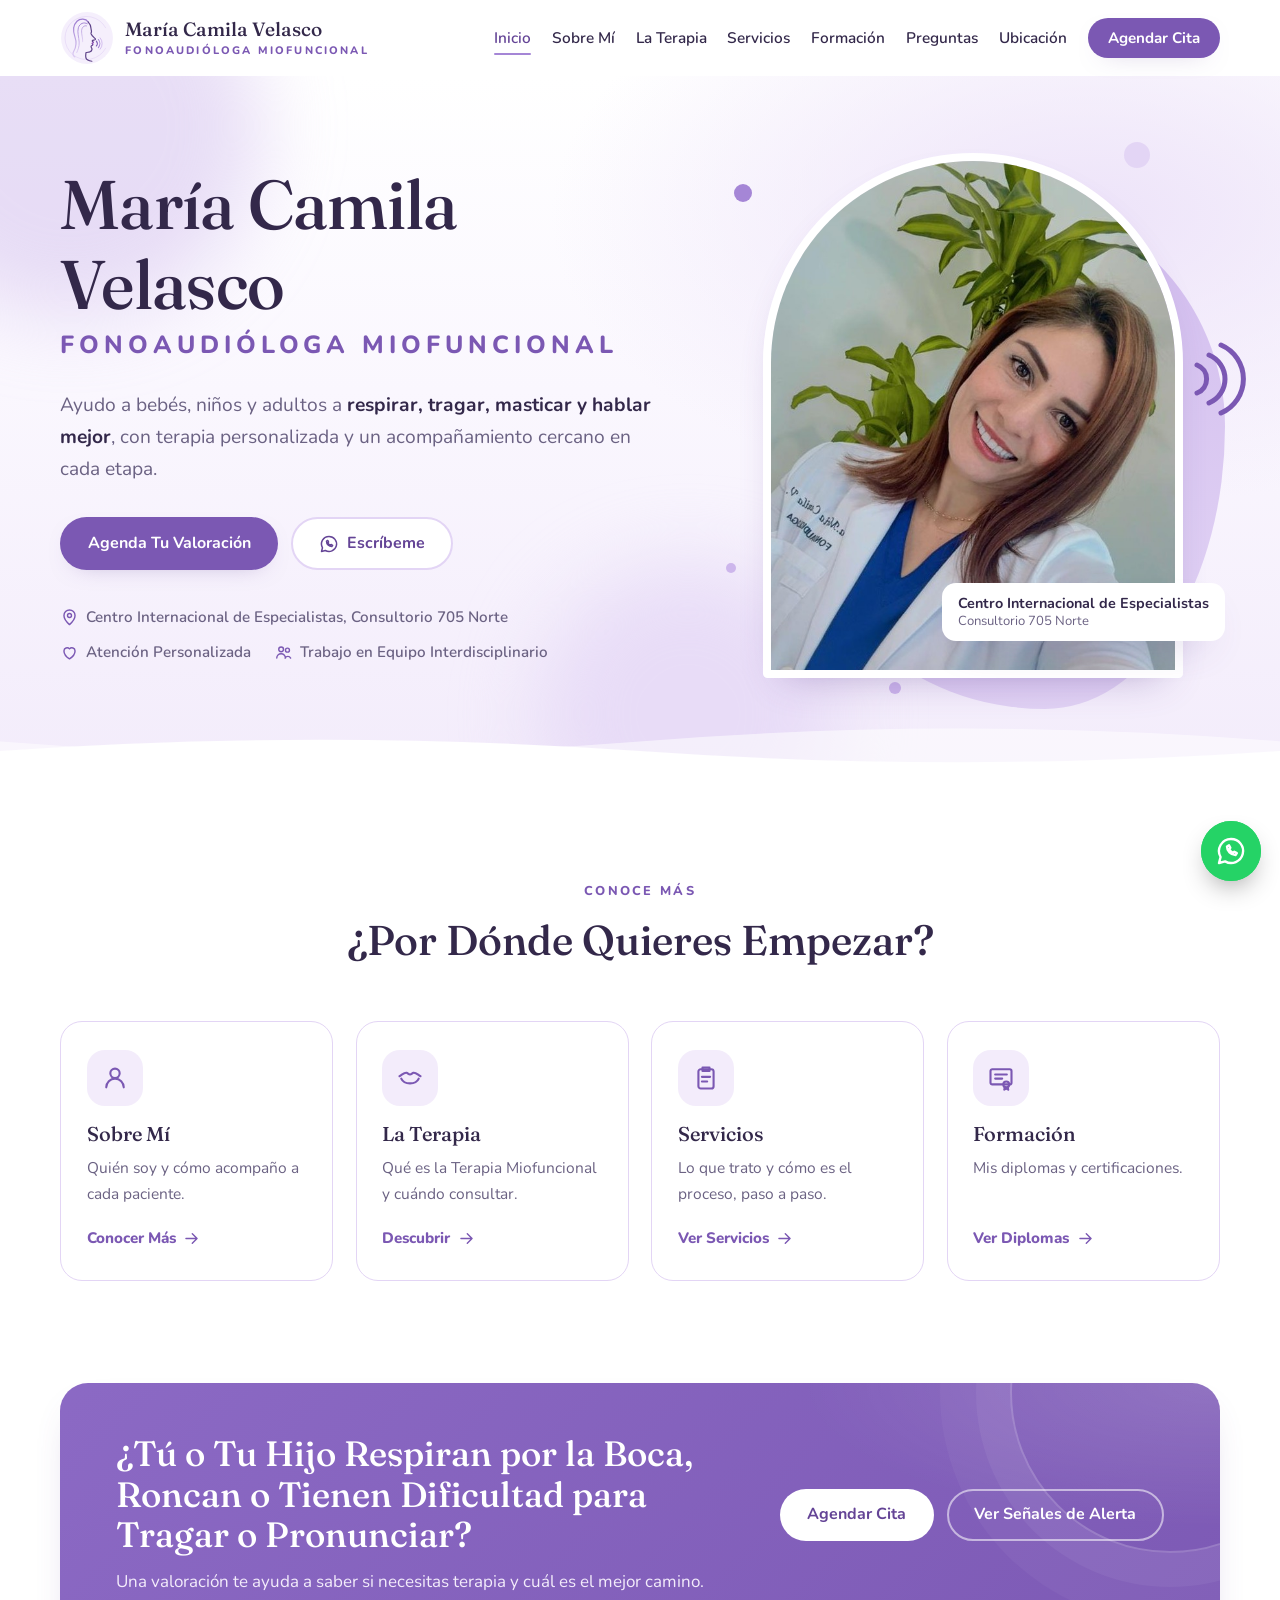
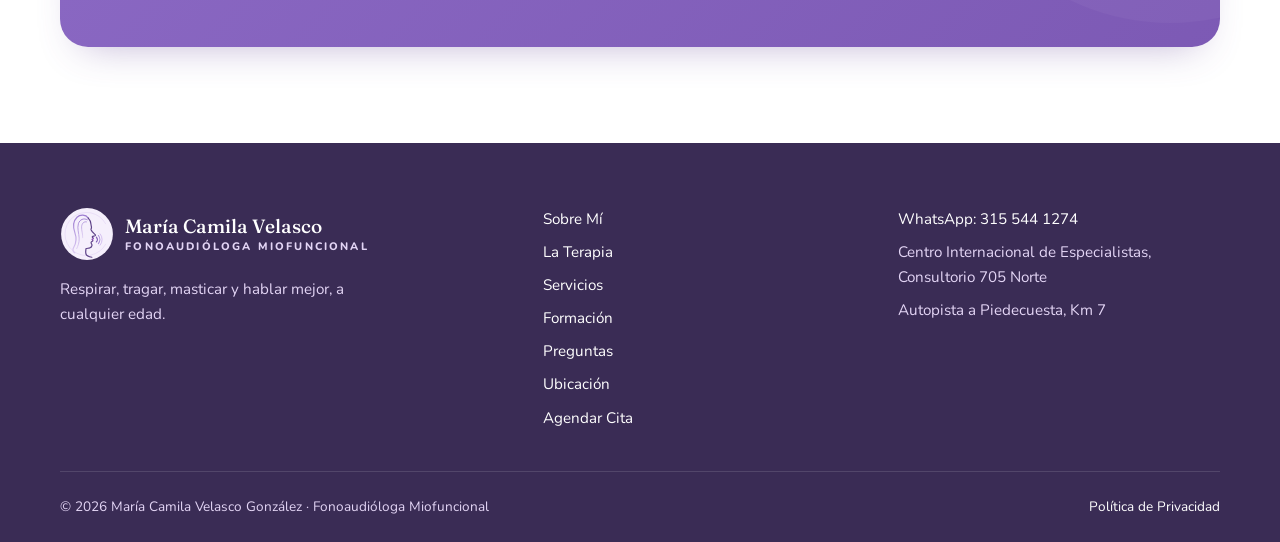
==== commit e77b4f2b: "Actualizar dirección, servicios, equipo y mayúsculas en títulos - Dirección: primero Centro Internac" ====
--- a/index.html
+++ b/index.html
@@ -3,14 +3,14 @@
 <head>
   <meta charset="utf-8">
   <meta name="viewport" content="width=device-width, initial-scale=1">
-  <title>María Camila Velasco | Fonoaudióloga Miofuncional en Floridablanca</title>
-  <meta name="description" content="Fonoaudióloga miofuncional en Floridablanca. Terapia para respiración oral, deglución atípica, frenillo lingual, ronquido y apoyo a ortodoncia. Consultorio 705 Norte, Centro Internacional de Especialistas (CIE).">
+  <title>María Camila Velasco | Fonoaudióloga Miofuncional</title>
+  <meta name="description" content="Fonoaudióloga Miofuncional. Terapia para respiración oral, deglución atípica, frenillo lingual, ronquido y apoyo a ortodoncia, y valoración auditiva especializada. Centro Internacional de Especialistas (CIE), Consultorio 705 Norte.">
   <meta name="theme-color" content="#7B58B3">
 
   <!-- Vista previa al compartir el enlace (WhatsApp, Facebook). Si cambia la dirección del sitio, actualizar og:url y og:image. -->
   <meta property="og:type" content="website">
-  <meta property="og:title" content="María Camila Velasco | Fonoaudióloga Miofuncional en Floridablanca">
-  <meta property="og:description" content="Fonoaudióloga miofuncional en Floridablanca. Terapia para respiración oral, deglución atípica, frenillo lingual, ronquido y apoyo a ortodoncia. Consultorio 705 Norte, Centro Internacional de Especialistas (CIE).">
+  <meta property="og:title" content="María Camila Velasco | Fonoaudióloga Miofuncional">
+  <meta property="og:description" content="Fonoaudióloga Miofuncional. Terapia para respiración oral, deglución atípica, frenillo lingual, ronquido y apoyo a ortodoncia, y valoración auditiva especializada. Centro Internacional de Especialistas (CIE), Consultorio 705 Norte.">
   <meta property="og:url" content="https://anva100.github.io/Pagina_Web_Fonoaudiologa_camila/">
   <meta property="og:image" content="https://anva100.github.io/Pagina_Web_Fonoaudiologa_camila/img/compartir.jpg">
   <meta property="og:locale" content="es_CO">
@@ -38,13 +38,13 @@
 
       <nav class="nav" id="nav" aria-label="Navegación principal">
         <a href="index.html" aria-current="page">Inicio</a>
-        <a href="sobre-mi.html">Sobre mí</a>
-        <a href="terapia.html">La terapia</a>
+        <a href="sobre-mi.html">Sobre Mí</a>
+        <a href="terapia.html">La Terapia</a>
         <a href="servicios.html">Servicios</a>
         <a href="formacion.html">Formación</a>
         <a href="preguntas.html">Preguntas</a>
         <a href="ubicacion.html">Ubicación</a>
-        <a href="agenda.html" class="btn btn--primary btn--sm">Agendar cita</a>
+        <a href="agenda.html" class="btn btn--primary btn--sm">Agendar Cita</a>
       </nav>
 
       <button class="nav-toggle" id="navToggle" aria-label="Abrir menú" aria-expanded="false" aria-controls="nav">
@@ -59,20 +59,19 @@
     <section class="hero">
       <div class="container hero__grid">
         <div class="hero__text">
-          <p class="eyebrow">Fonoaudióloga Miofuncional · Floridablanca</p>
           <h1 class="hero__title"><span class="w"><span style="--wi:0">María</span></span> <span class="w"><span style="--wi:1">Camila</span></span> <span class="w"><span style="--wi:2">Velasco</span></span> <span class="hero__subtitle">Fonoaudióloga Miofuncional</span></h1>
           <p class="hero__lead">
             Ayudo a bebés, niños y adultos a <strong>respirar, tragar, masticar y hablar mejor</strong>,
             con terapia personalizada y un acompañamiento cercano en cada etapa.
           </p>
           <div class="hero__actions">
-            <a href="agenda.html" class="btn btn--primary">Agenda tu valoración</a>
+            <a href="agenda.html" class="btn btn--primary">Agenda Tu Valoración</a>
             <a href="https://wa.me/573155441274" class="btn btn--ghost" target="_blank" rel="noopener"><svg class="i" viewBox="0 0 24 24" aria-hidden="true"><path d="M12 3a9 9 0 0 0-7.8 13.5L3 21l4.6-1.2A9 9 0 1 0 12 3z"/><path d="M9 8.6c0 3.4 2.9 6.4 6.4 6.4l1-1.4-1.9-1-1 .8a5.4 5.4 0 0 1-2.8-2.8l.8-1-1-1.9z"/></svg> Escríbeme</a>
           </div>
           <ul class="hero__trust">
-            <li><svg class="i" viewBox="0 0 24 24" aria-hidden="true"><path d="M12 21s7-6.2 7-11.5A7 7 0 0 0 5 9.5C5 14.8 12 21 12 21z"/><circle cx="12" cy="9.5" r="2.5"/></svg> Consultorio 705 Norte · CIE</li>
-            <li><svg class="i" viewBox="0 0 24 24" aria-hidden="true"><path d="M12 20s-7-4.4-7-10a4 4 0 0 1 7-2.6A4 4 0 0 1 19 10c0 5.6-7 10-7 10z"/></svg> Atención personalizada</li>
-            <li><svg class="i" viewBox="0 0 24 24" aria-hidden="true"><circle cx="9" cy="8" r="3"/><circle cx="17" cy="9" r="2.5"/><path d="M3.5 19a5.5 5.5 0 0 1 11 0M14 19a4 4 0 0 1 7 0"/></svg> Trabajo en equipo con tu ortodoncista</li>
+            <li><svg class="i" viewBox="0 0 24 24" aria-hidden="true"><path d="M12 21s7-6.2 7-11.5A7 7 0 0 0 5 9.5C5 14.8 12 21 12 21z"/><circle cx="12" cy="9.5" r="2.5"/></svg> Centro Internacional de Especialistas, Consultorio 705 Norte</li>
+            <li><svg class="i" viewBox="0 0 24 24" aria-hidden="true"><path d="M12 20s-7-4.4-7-10a4 4 0 0 1 7-2.6A4 4 0 0 1 19 10c0 5.6-7 10-7 10z"/></svg> Atención Personalizada</li>
+            <li><svg class="i" viewBox="0 0 24 24" aria-hidden="true"><circle cx="9" cy="8" r="3"/><circle cx="17" cy="9" r="2.5"/><path d="M3.5 19a5.5 5.5 0 0 1 11 0M14 19a4 4 0 0 1 7 0"/></svg> Trabajo en Equipo Interdisciplinario</li>
           </ul>
         </div>
 
@@ -84,11 +83,11 @@
           <span class="dot dot--4" aria-hidden="true"></span>
           <svg class="hero__voice" viewBox="0 0 46 74" aria-hidden="true"><path d="M6 23 A 15 15 0 0 1 6 51"/><path d="M18 13 A 26 26 0 0 1 18 61"/><path d="M30 3 A 37 37 0 0 1 30 71"/></svg>
           <figure class="hero__photo">
-            <img src="img/camila-consultorio.jpg" alt="María Camila Velasco, fonoaudióloga miofuncional, en su consultorio" width="624" height="1119">
+            <img src="img/camila-consultorio.jpg" alt="María Camila Velasco, Fonoaudióloga Miofuncional, en su consultorio" width="624" height="1119">
           </figure>
           <div class="hero__badge hero__badge--bottom">
             <strong>Centro Internacional de Especialistas</strong>
-            <span>Floridablanca, Santander</span>
+            <span>Consultorio 705 Norte</span>
           </div>
         </div>
       </div>
@@ -99,33 +98,33 @@
     <section class="section">
       <div class="container">
         <div class="section__head reveal">
-          <p class="eyebrow">Conoce más</p>
-          <h2>¿Por dónde quieres empezar?</h2>
+          <p class="eyebrow">Conoce Más</p>
+          <h2>¿Por Dónde Quieres Empezar?</h2>
         </div>
         <div class="shortcuts">
           <a class="shortcut reveal" href="sobre-mi.html">
             <span class="icon-circle"><svg class="i" viewBox="0 0 24 24" aria-hidden="true"><circle cx="12" cy="8" r="4"/><path d="M4.5 20a7.5 7.5 0 0 1 15 0"/></svg></span>
-            <h3>Sobre mí</h3>
+            <h3>Sobre Mí</h3>
             <p>Quién soy y cómo acompaño a cada paciente.</p>
-            <span class="shortcut__more">Conocer más <svg class="i" viewBox="0 0 24 24" aria-hidden="true"><path d="M5 12h14M13 6l6 6-6 6"/></svg></span>
+            <span class="shortcut__more">Conocer Más <svg class="i" viewBox="0 0 24 24" aria-hidden="true"><path d="M5 12h14M13 6l6 6-6 6"/></svg></span>
           </a>
           <a class="shortcut reveal" href="terapia.html">
             <span class="icon-circle"><svg class="i" viewBox="0 0 24 24" aria-hidden="true"><path d="M3 10.5c2-1 4-3.4 6-3 1.2.3 1.7 1.5 3 1.5s1.8-1.2 3-1.5c2-.4 4 2 6 3"/><path d="M4.5 12.5c2.5 5.5 12.5 5.5 15 0"/></svg></span>
-            <h3>La terapia</h3>
-            <p>Qué es la terapia miofuncional y cuándo consultar.</p>
+            <h3>La Terapia</h3>
+            <p>Qué es la Terapia Miofuncional y cuándo consultar.</p>
             <span class="shortcut__more">Descubrir <svg class="i" viewBox="0 0 24 24" aria-hidden="true"><path d="M5 12h14M13 6l6 6-6 6"/></svg></span>
           </a>
           <a class="shortcut reveal" href="servicios.html">
             <span class="icon-circle"><svg class="i" viewBox="0 0 24 24" aria-hidden="true"><rect x="5.5" y="4.5" width="13" height="16.5" rx="2"/><path d="M9 3h6v3H9z"/><path d="M8.5 11h7M8.5 15h4.5"/></svg></span>
             <h3>Servicios</h3>
             <p>Lo que trato y cómo es el proceso, paso a paso.</p>
-            <span class="shortcut__more">Ver servicios <svg class="i" viewBox="0 0 24 24" aria-hidden="true"><path d="M5 12h14M13 6l6 6-6 6"/></svg></span>
+            <span class="shortcut__more">Ver Servicios <svg class="i" viewBox="0 0 24 24" aria-hidden="true"><path d="M5 12h14M13 6l6 6-6 6"/></svg></span>
           </a>
           <a class="shortcut reveal" href="formacion.html">
             <span class="icon-circle"><svg class="i" viewBox="0 0 24 24" aria-hidden="true"><rect x="3" y="4.5" width="18" height="13" rx="1.5"/><path d="M7 9h10M7 12.5h6"/><circle cx="16.5" cy="17.5" r="2.5"/><path d="M15.3 19.6 14.8 22l1.7-.9 1.7.9-.5-2.4"/></svg></span>
             <h3>Formación</h3>
             <p>Mis diplomas y certificaciones.</p>
-            <span class="shortcut__more">Ver diplomas <svg class="i" viewBox="0 0 24 24" aria-hidden="true"><path d="M5 12h14M13 6l6 6-6 6"/></svg></span>
+            <span class="shortcut__more">Ver Diplomas <svg class="i" viewBox="0 0 24 24" aria-hidden="true"><path d="M5 12h14M13 6l6 6-6 6"/></svg></span>
           </a>
         </div>
       </div>
@@ -135,12 +134,12 @@
       <div class="container">
         <div class="cta-band__box reveal">
           <div>
-            <h2>¿Tú o tu hijo respiran por la boca, roncan o tienen dificultad para tragar o pronunciar?</h2>
+            <h2>¿Tú o Tu Hijo Respiran por la Boca, Roncan o Tienen Dificultad para Tragar o Pronunciar?</h2>
             <p>Una valoración te ayuda a saber si necesitas terapia y cuál es el mejor camino.</p>
           </div>
           <div class="cta-band__actions">
-            <a href="agenda.html" class="btn btn--white">Agendar cita</a>
-            <a href="terapia.html#senales" class="btn btn--outline-light">Ver señales de alerta</a>
+            <a href="agenda.html" class="btn btn--white">Agendar Cita</a>
+            <a href="terapia.html#senales" class="btn btn--outline-light">Ver Señales de Alerta</a>
           </div>
         </div>
       </div>
@@ -161,23 +160,23 @@
         <p class="footer__tag">Respirar, tragar, masticar y hablar mejor, a cualquier edad.</p>
       </div>
       <nav class="footer__nav" aria-label="Enlaces del pie de página">
-        <a href="sobre-mi.html">Sobre mí</a>
-        <a href="terapia.html">La terapia</a>
+        <a href="sobre-mi.html">Sobre Mí</a>
+        <a href="terapia.html">La Terapia</a>
         <a href="servicios.html">Servicios</a>
         <a href="formacion.html">Formación</a>
         <a href="preguntas.html">Preguntas</a>
         <a href="ubicacion.html">Ubicación</a>
-        <a href="agenda.html">Agendar cita</a>
+        <a href="agenda.html">Agendar Cita</a>
       </nav>
       <div class="footer__contact">
         <a href="https://wa.me/573155441274" target="_blank" rel="noopener">WhatsApp: 315 544 1274</a>
-        <span>Consultorio 705 Norte · CIE</span>
-        <span>Autopista Floridablanca – Piedecuesta, Km 7</span>
+        <span>Centro Internacional de Especialistas, Consultorio 705 Norte</span>
+        <span>Autopista a Piedecuesta, Km 7</span>
       </div>
     </div>
     <div class="container footer__bottom">
       <span>© <span id="year">2026</span> María Camila Velasco González · Fonoaudióloga Miofuncional</span>
-      <a href="privacidad.html">Política de privacidad</a>
+      <a href="privacidad.html">Política de Privacidad</a>
     </div>
   </footer>
 
--- a/css/styles.css
+++ b/css/styles.css
@@ -209,6 +209,8 @@
 .service { background: var(--white); border-radius: var(--radius); padding: 2rem 1.8rem; box-shadow: var(--shadow-sm); transition: transform .25s ease, box-shadow .25s ease; }
 .service:hover { transform: translateY(-4px); box-shadow: var(--shadow); }
 .service p { color: var(--muted); margin: 0; font-size: .98rem; }
+/* Si la última tarjeta queda sola en su fila, se centra */
+.services > .service:last-child:nth-child(3n+1) { grid-column: 2; }
 
 /* Proceso */
 .steps { list-style: none; padding: 0; margin: 0; display: grid; grid-template-columns: repeat(4, 1fr); gap: 1.6rem; counter-reset: step; position: relative; }
@@ -618,6 +620,8 @@
   .about__text { text-align: center; }
   .about__text .checklist { text-align: left; max-width: 30rem; margin-inline: auto; }
   .signals, .services { grid-template-columns: 1fr 1fr; }
+  .services > .service:last-child:nth-child(3n+1) { grid-column: auto; }
+  .services > .service:last-child:nth-child(odd) { grid-column: 1 / -1; justify-self: center; width: calc(50% - .7rem); }
   .steps { grid-template-columns: 1fr 1fr; row-gap: 2.5rem; }
   .steps::before { display: none; }
   .footer__grid { grid-template-columns: 1fr 1fr; }
@@ -632,6 +636,7 @@
   .functions { grid-template-columns: 1fr 1fr; }
   .functions .function:last-child { grid-column: 1 / -1; }
   .signals, .services, .form__row { grid-template-columns: 1fr; }
+  .services > .service:last-child:nth-child(odd) { grid-column: auto; width: auto; }
   .hero__badge { font-size: .8rem; padding: .55rem .8rem; }
   .hero__badge--bottom { right: -8%; }
   .hero__badge--bottom strong { font-size: .8rem; }
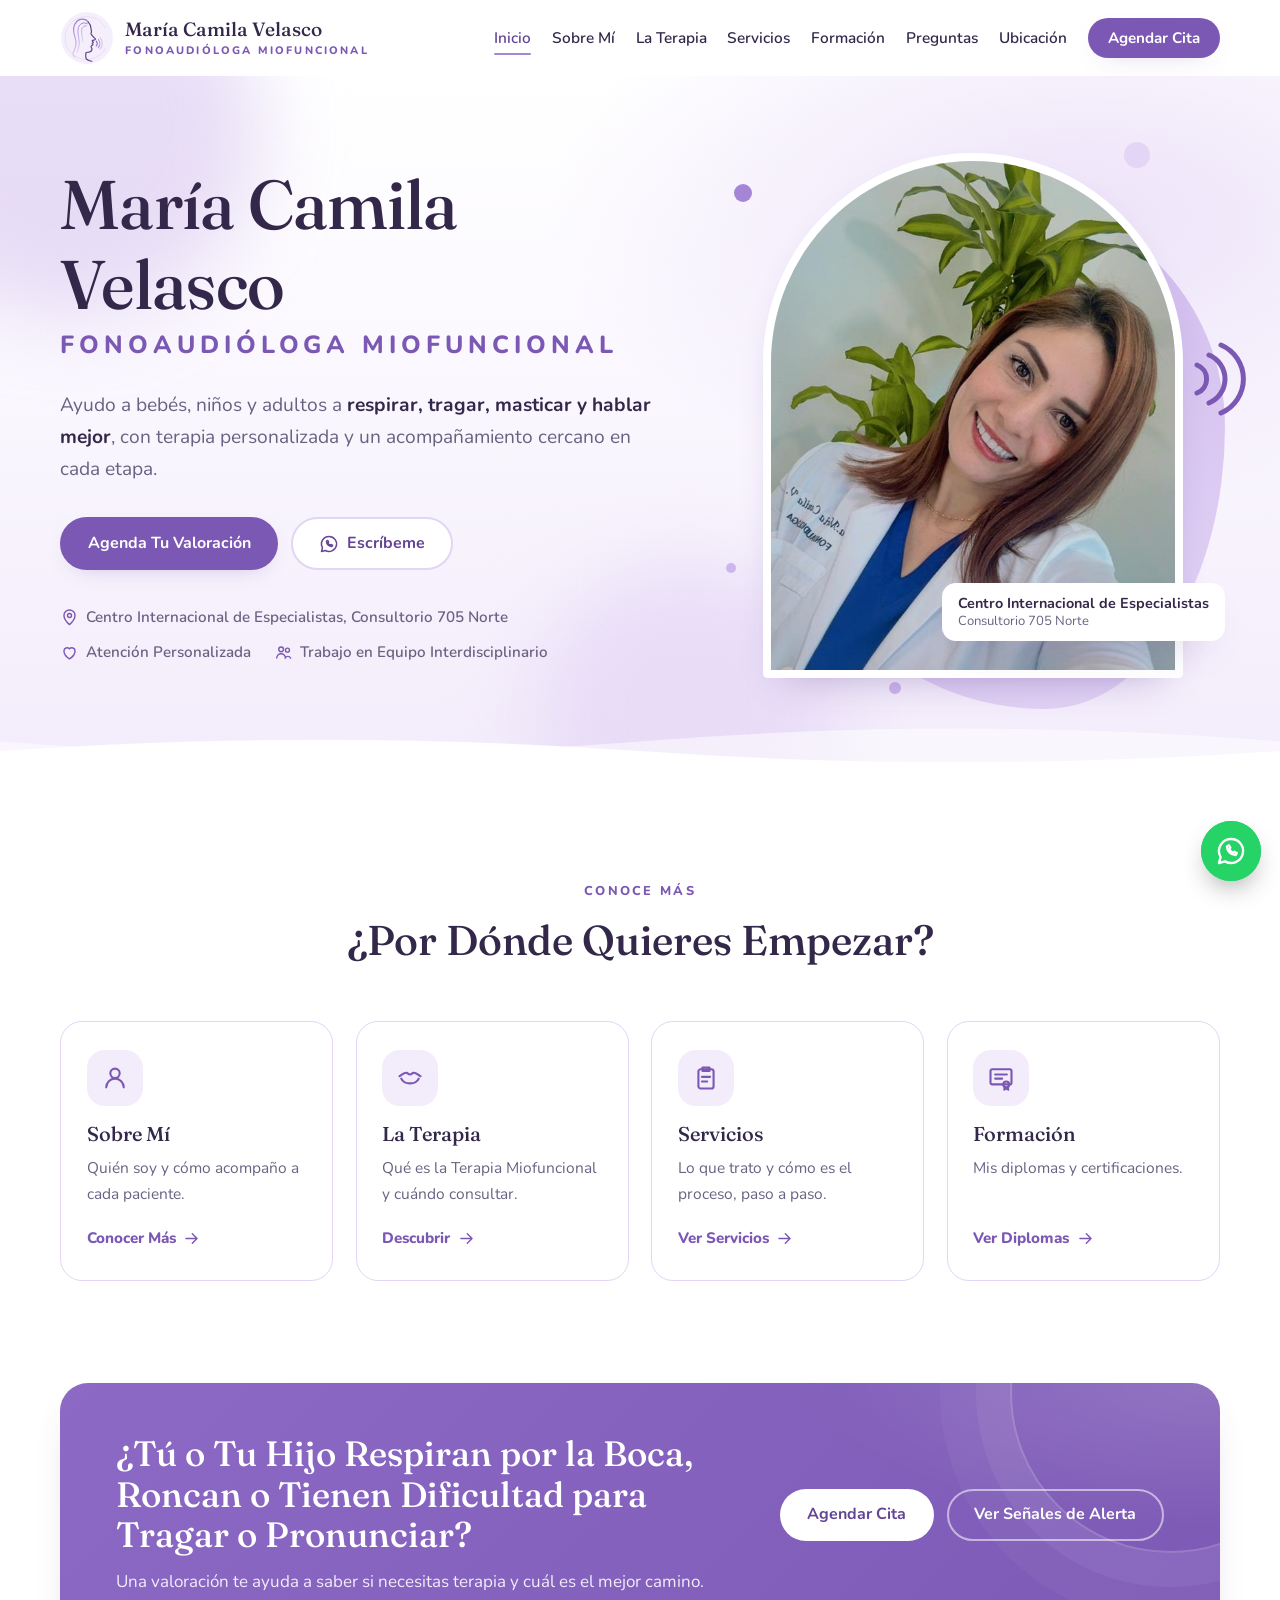
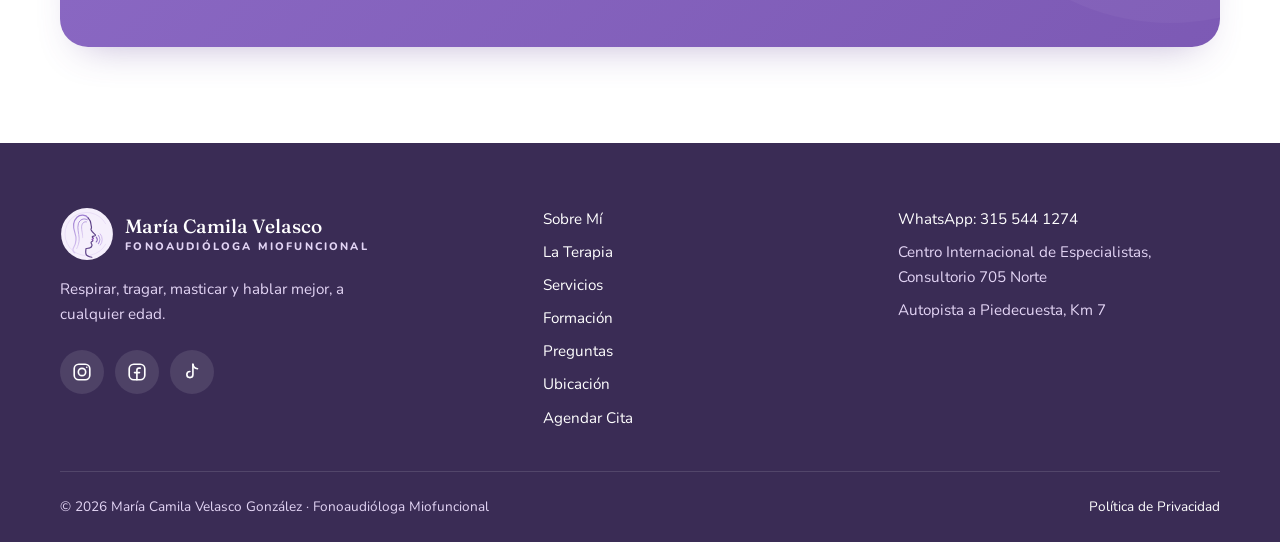
==== commit 7eafdce9: "Agregar redes sociales y quitar ficha de Ortodoncia Co-Authored-By: Claude Opus 5.5 <noreply@anthrop" ====
--- a/index.html
+++ b/index.html
@@ -158,6 +158,11 @@
           </span>
         </a>
         <p class="footer__tag">Respirar, tragar, masticar y hablar mejor, a cualquier edad.</p>
+        <nav class="social social--light" aria-label="Redes sociales">
+          <a href="https://www.instagram.com/fonoaudiologamariacamila/" target="_blank" rel="noopener" aria-label="Instagram"><svg class="i" viewBox="0 0 24 24" aria-hidden="true"><rect x="3.5" y="3.5" width="17" height="17" rx="5"/><circle cx="12" cy="12" r="4"/><path d="M17.2 6.8h.01"/></svg></a>
+          <a href="https://www.facebook.com/fonomariacamila" target="_blank" rel="noopener" aria-label="Facebook"><svg class="i" viewBox="0 0 24 24" aria-hidden="true"><rect x="3.5" y="3.5" width="17" height="17" rx="5"/><path d="M15.5 7.8h-1.3a2.3 2.3 0 0 0-2.3 2.3v10.4M9.3 12.6h5.4"/></svg></a>
+          <a href="https://www.tiktok.com/@camilavelasco100" target="_blank" rel="noopener" aria-label="TikTok"><svg class="i" viewBox="0 0 24 24" aria-hidden="true"><path d="M13 3.5v11.3a3.3 3.3 0 1 1-3.3-3.3"/><path d="M13 3.5c.3 2.7 2.3 4.7 5 4.9"/></svg></a>
+        </nav>
       </div>
       <nav class="footer__nav" aria-label="Enlaces del pie de página">
         <a href="sobre-mi.html">Sobre Mí</a>
--- a/css/styles.css
+++ b/css/styles.css
@@ -311,6 +311,14 @@
 .footer__nav, .footer__contact { display: grid; gap: .5rem; align-content: start; }
 .footer a { color: var(--white); text-decoration: none; }
 .footer a:hover { text-decoration: underline; }
+/* Redes sociales */
+.social { display: flex; flex-wrap: wrap; align-items: center; gap: .7rem; margin-top: 1.4rem; }
+.social a { display: inline-grid; place-items: center; width: 44px; height: 44px; border-radius: 50%; background: var(--lila-100); color: var(--lila-700); transition: transform .2s ease, background-color .2s ease, color .2s ease; }
+.social a:hover, .social a:focus-visible { transform: translateY(-3px); background: var(--lila-600); color: var(--white); text-decoration: none; }
+.social .i { width: 22px; height: 22px; }
+.social__label { flex-basis: 100%; font-weight: 800; color: var(--lila-700); }
+.social--light a { background: rgba(255, 255, 255, .1); color: var(--white); }
+.footer .social--light a:hover, .footer .social--light a:focus-visible { background: var(--white); color: #3A2C55; text-decoration: none; }
 .footer__bottom { display: flex; flex-wrap: wrap; justify-content: space-between; gap: 1rem; padding-top: 1.5rem; font-size: .85rem; }
 
 /* Botón flotante WhatsApp */
@@ -607,7 +615,7 @@
   .cta-band__box { grid-template-columns: 1fr; text-align: center; }
   .cta-band__actions { justify-content: center; }
   .values { grid-template-columns: 1fr; max-width: 34rem; margin-inline: auto; }
-  .about__actions { justify-content: center; }
+  .about__actions, .about__text .social { justify-content: center; }
   .agenda--page .crumbs { justify-content: center; }
   .agenda__info { text-align: center; }
   .contact-list { text-align: left; max-width: 26rem; margin-inline: auto; }
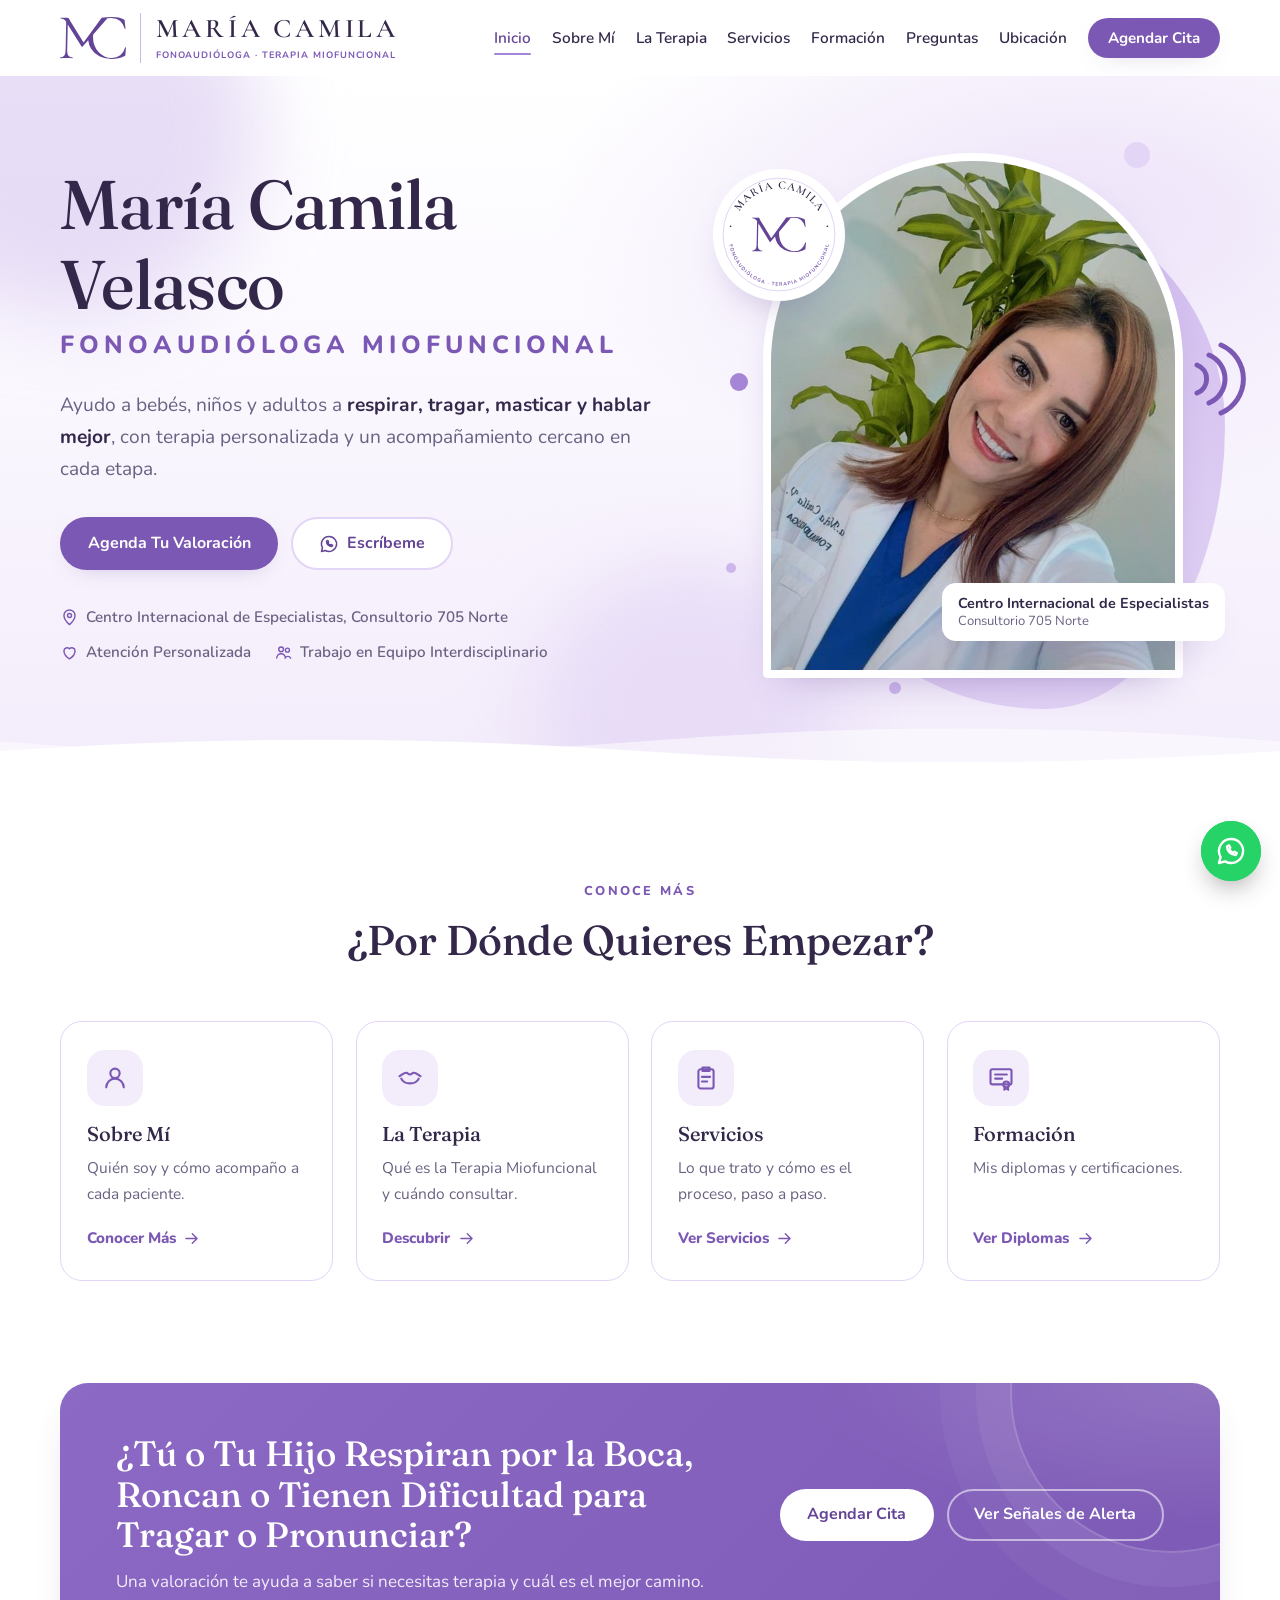
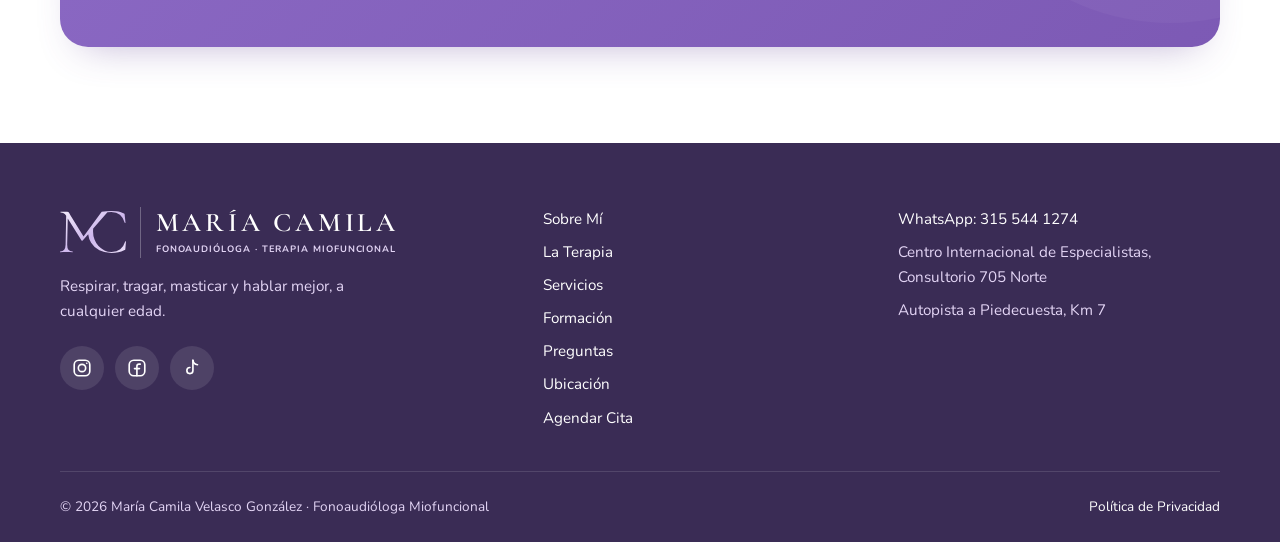
==== commit 8d678026: "Reemplazar el logo de silueta por el monograma MC de la clienta Se reconstruye el logo que envió la " ====
--- a/index.html
+++ b/index.html
@@ -15,12 +15,14 @@
   <meta property="og:image" content="https://anva100.github.io/Pagina_Web_Fonoaudiologa_camila/img/compartir.jpg">
   <meta property="og:locale" content="es_CO">
 
-  <link rel="icon" href="img/logo-silueta.svg" type="image/svg+xml">
+  <link rel="icon" href="img/favicon.svg" type="image/svg+xml">
   <link rel="apple-touch-icon" href="img/apple-touch-icon.png">
 
   <link rel="preconnect" href="https://fonts.googleapis.com">
   <link rel="preconnect" href="https://fonts.gstatic.com" crossorigin>
   <link href="https://fonts.googleapis.com/css2?family=Fraunces:opsz,wght@9..144,400;9..144,500;9..144,600&family=Nunito:wght@400;500;600;700;800&display=swap" rel="stylesheet">
+  <!-- Letra del logo (solo las letras de "MARÍA CAMILA") -->
+  <link href="https://fonts.googleapis.com/css2?family=Cormorant+Garamond:wght@600&text=MAR%C3%8DCIL%20&display=swap" rel="stylesheet">
   <link rel="stylesheet" href="css/styles.css">
 </head>
 <body>
@@ -29,10 +31,10 @@
   <header class="header" id="header">
     <div class="container header__inner">
       <a href="index.html" class="brand" aria-label="Ir al inicio">
-        <img src="img/logo-animado.svg" alt="" class="brand__icon" width="54" height="54">
+        <img src="img/logo-mc.svg" alt="" class="brand__icon" width="66" height="42">
         <span class="brand__text">
-          <span class="brand__name">María Camila Velasco</span>
-          <span class="brand__sub">Fonoaudióloga Miofuncional</span>
+          <span class="brand__name">María Camila</span>
+          <span class="brand__sub"><span>Fonoaudióloga ·</span> <span>Terapia Miofuncional</span></span>
         </span>
       </a>
 
@@ -82,6 +84,10 @@
           <span class="dot dot--3" aria-hidden="true"></span>
           <span class="dot dot--4" aria-hidden="true"></span>
           <svg class="hero__voice" viewBox="0 0 46 74" aria-hidden="true"><path d="M6 23 A 15 15 0 0 1 6 51"/><path d="M18 13 A 26 26 0 0 1 18 61"/><path d="M30 3 A 37 37 0 0 1 30 71"/></svg>
+          <div class="hero__seal" aria-hidden="true">
+            <img src="img/sello-anillo.svg" alt="" class="hero__seal-ring" width="120" height="120">
+            <img src="img/logo-mc.svg" alt="" class="hero__seal-mono" width="66" height="42">
+          </div>
           <figure class="hero__photo">
             <img src="img/camila-consultorio.jpg" alt="María Camila Velasco, Fonoaudióloga Miofuncional, en su consultorio" width="624" height="1119">
           </figure>
@@ -151,10 +157,10 @@
     <div class="container footer__grid">
       <div>
         <a href="index.html" class="brand brand--light">
-          <img src="img/logo-animado.svg" alt="" class="brand__icon" width="54" height="54">
+          <img src="img/logo-mc-claro.svg" alt="" class="brand__icon" width="66" height="42">
           <span class="brand__text">
-            <span class="brand__name">María Camila Velasco</span>
-            <span class="brand__sub">Fonoaudióloga Miofuncional</span>
+            <span class="brand__name">María Camila</span>
+            <span class="brand__sub"><span>Fonoaudióloga ·</span> <span>Terapia Miofuncional</span></span>
           </span>
         </a>
         <p class="footer__tag">Respirar, tragar, masticar y hablar mejor, a cualquier edad.</p>
--- a/css/styles.css
+++ b/css/styles.css
@@ -24,6 +24,7 @@
 
   --font-title: "Fraunces", Georgia, serif;
   --font-body:  "Nunito", system-ui, -apple-system, "Segoe UI", sans-serif;
+  --font-brand: "Cormorant Garamond", "Fraunces", Georgia, serif; /* nombre en el logo */
   --header-h: 76px;
 }
 
@@ -88,12 +89,14 @@
 .header.is-scrolled { box-shadow: 0 6px 24px -18px rgba(51, 40, 74, .5); }
 .header__inner { height: 100%; display: flex; align-items: center; justify-content: space-between; gap: 1rem; }
 
-.brand { display: flex; align-items: center; gap: .7rem; text-decoration: none; }
-.brand__icon { width: 54px; height: 54px; transition: width .3s ease, height .3s ease; }
-.header.is-scrolled .brand__icon { width: 46px; height: 46px; }
-.brand__text { display: flex; flex-direction: column; line-height: 1.1; }
-.brand__name { font-family: var(--font-title); font-size: 1.2rem; font-weight: 500; color: var(--plum); }
-.brand__sub { font-size: .68rem; font-weight: 800; letter-spacing: .2em; text-transform: uppercase; color: var(--lila-600); margin-top: .25rem; }
+/* Logo: monograma MC | línea fina | MARÍA CAMILA / profesión (como la versión horizontal) */
+.brand { display: flex; align-items: center; gap: .9rem; text-decoration: none; }
+.brand__icon { width: auto; height: 42px; transition: height .3s ease; }
+.header.is-scrolled .brand__icon { height: 37px; }
+.brand__text { display: flex; flex-direction: column; line-height: 1; padding: .2rem 0 .2rem .9rem; border-left: 1px solid var(--lila-300); }
+.brand__name { font-family: var(--font-brand); font-size: 1.68rem; font-weight: 600; letter-spacing: .14em; margin-right: -.14em; text-transform: uppercase; color: var(--plum); white-space: nowrap; }
+.brand__sub { font-size: .58rem; font-weight: 700; letter-spacing: .1em; text-transform: uppercase; color: var(--lila-600); margin-top: .5rem; white-space: nowrap; }
+.brand--light .brand__text { border-left-color: rgba(255, 255, 255, .28); }
 .brand--light .brand__name { color: var(--white); }
 .brand--light .brand__sub { color: var(--lila-200); }
 
@@ -155,6 +158,15 @@
 .hero__badge--bottom { bottom: 7%; right: -10%; flex-direction: column; align-items: flex-start; gap: 0; line-height: 1.3; }
 .hero__badge--bottom strong { color: var(--plum); font-size: .9rem; }
 .hero__badge--bottom span { color: var(--muted); font-size: .82rem; }
+
+/* Sello del logo sobre la foto; el anillo con el nombre gira despacio */
+.hero__seal {
+  position: absolute; z-index: 2; top: 3%; left: -12%; width: 132px; aspect-ratio: 1;
+  display: grid; place-items: center; border-radius: 50%;
+  background: var(--white); box-shadow: var(--shadow);
+}
+.hero__seal-ring { position: absolute; inset: 5%; width: 90%; height: 90%; animation: spin 60s linear infinite; }
+.hero__seal-mono { width: 41%; height: auto; }
 
 .waves { position: absolute; left: 0; right: 0; bottom: -1px; height: 64px; overflow: hidden; pointer-events: none; z-index: 1; }
 .wave { position: absolute; left: 0; bottom: 0; width: 200%; height: 100%; }
@@ -463,14 +475,15 @@
 .hero__media { animation: photoIn 1.1s cubic-bezier(.2, .7, .2, 1) .3s backwards; transition: translate .6s cubic-bezier(.2, .7, .2, 1); }
 .hero__photo { animation: floatSoft 7s ease-in-out infinite; }
 .hero__badge--bottom { animation: floatSoft 6s ease-in-out -2s infinite; }
+.hero__seal { animation: floatSoft 6.5s ease-in-out -4s infinite; }
 
 .dot { position: absolute; border-radius: 50%; z-index: 0; animation: floatY 6s ease-in-out infinite; pointer-events: none; }
-.dot--1 { width: 18px; height: 18px; top: 6%; left: -7%; background: var(--lila-400); }
+.dot--1 { width: 18px; height: 18px; top: 42%; left: -8%; background: var(--lila-400); }
 .dot--2 { width: 10px; height: 10px; bottom: 20%; left: -9%; background: var(--lila-300); animation-delay: -2s; }
 .dot--3 { width: 26px; height: 26px; top: -2%; right: 8%; background: var(--lila-200); animation-delay: -4s; }
 .dot--4 { width: 12px; height: 12px; bottom: -3%; left: 30%; background: var(--lila-300); animation-delay: -1s; }
 
-/* Ondas de voz junto a la boca, como en el logo */
+/* Ondas de voz junto a la boca */
 .hero__voice {
   position: absolute; z-index: 2; top: 36%; right: -54px; width: 46px; height: 74px;
   fill: none; stroke: var(--lila-600); stroke-width: 5; stroke-linecap: round; overflow: visible;
@@ -638,9 +651,12 @@
 
 @media (max-width: 640px) {
   body { font-size: 1rem; }
-  .brand__name { font-size: 1.05rem; }
-  .brand__sub { font-size: .6rem; letter-spacing: .14em; }
-  .brand__icon { width: 46px; height: 46px; }
+  .brand { gap: .65rem; }
+  .brand__icon, .header.is-scrolled .brand__icon { height: 34px; }
+  .brand__text { padding-left: .65rem; }
+  .brand__name { font-size: 1.15rem; letter-spacing: .12em; margin-right: -.12em; }
+  .brand__sub { font-size: .54rem; letter-spacing: .14em; margin-top: .35rem; line-height: 1.4; }
+  .brand__sub > span { display: block; }
   .functions { grid-template-columns: 1fr 1fr; }
   .functions .function:last-child { grid-column: 1 / -1; }
   .signals, .services, .form__row { grid-template-columns: 1fr; }
@@ -654,12 +670,18 @@
   .wa-float { width: 54px; height: 54px; }
   .wa-float__tip { display: none; }
   .hero__voice { width: 30px; height: 50px; right: -34px; stroke-width: 6; }
+  .hero__seal { width: 96px; top: 1%; left: -7%; }
   .dot--1 { left: -4%; }
   .dot--2 { left: -5%; }
 }
 
 @media (max-width: 480px) {
   .steps { grid-template-columns: 1fr; row-gap: 2rem; }
+}
+
+@media (max-width: 360px) {
+  .brand__icon, .header.is-scrolled .brand__icon { height: 30px; }
+  .brand__name { font-size: 1.02rem; letter-spacing: .1em; margin-right: -.1em; }
 }
 
 @media (prefers-reduced-motion: reduce) {
